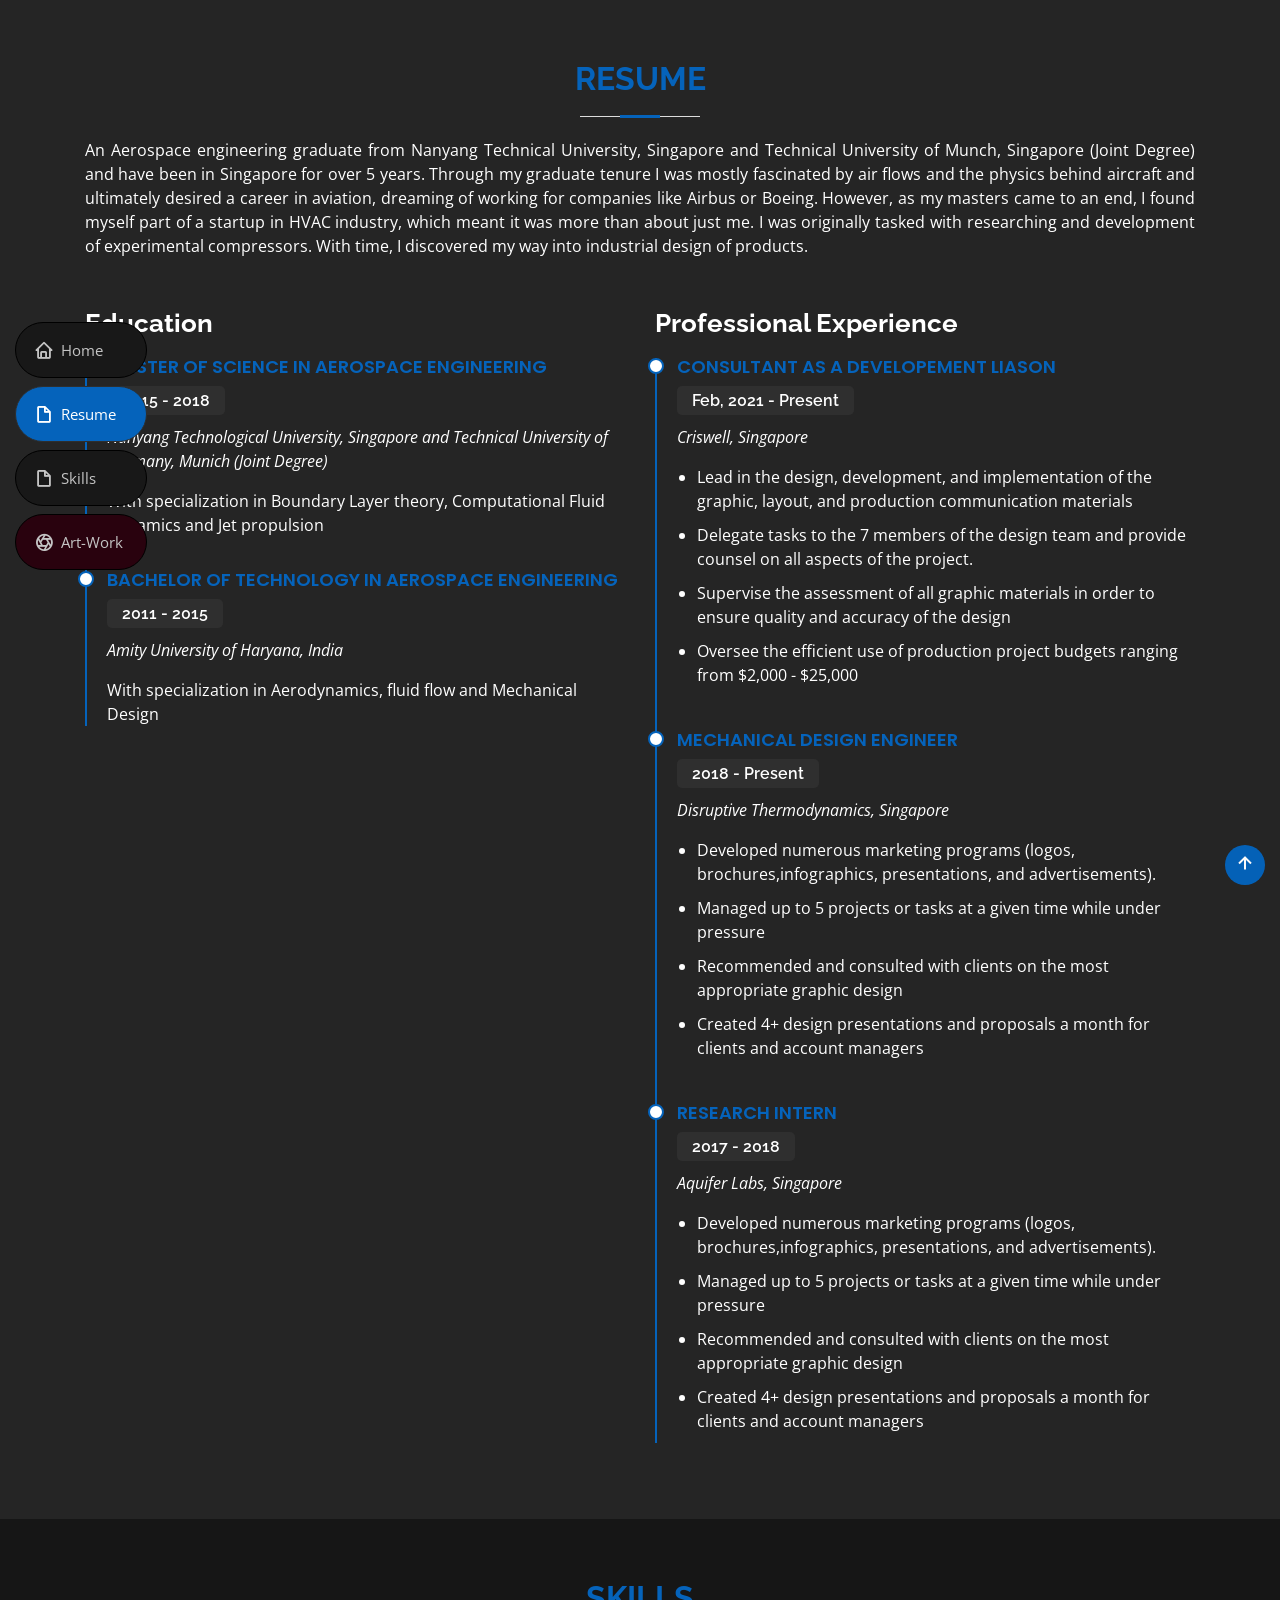
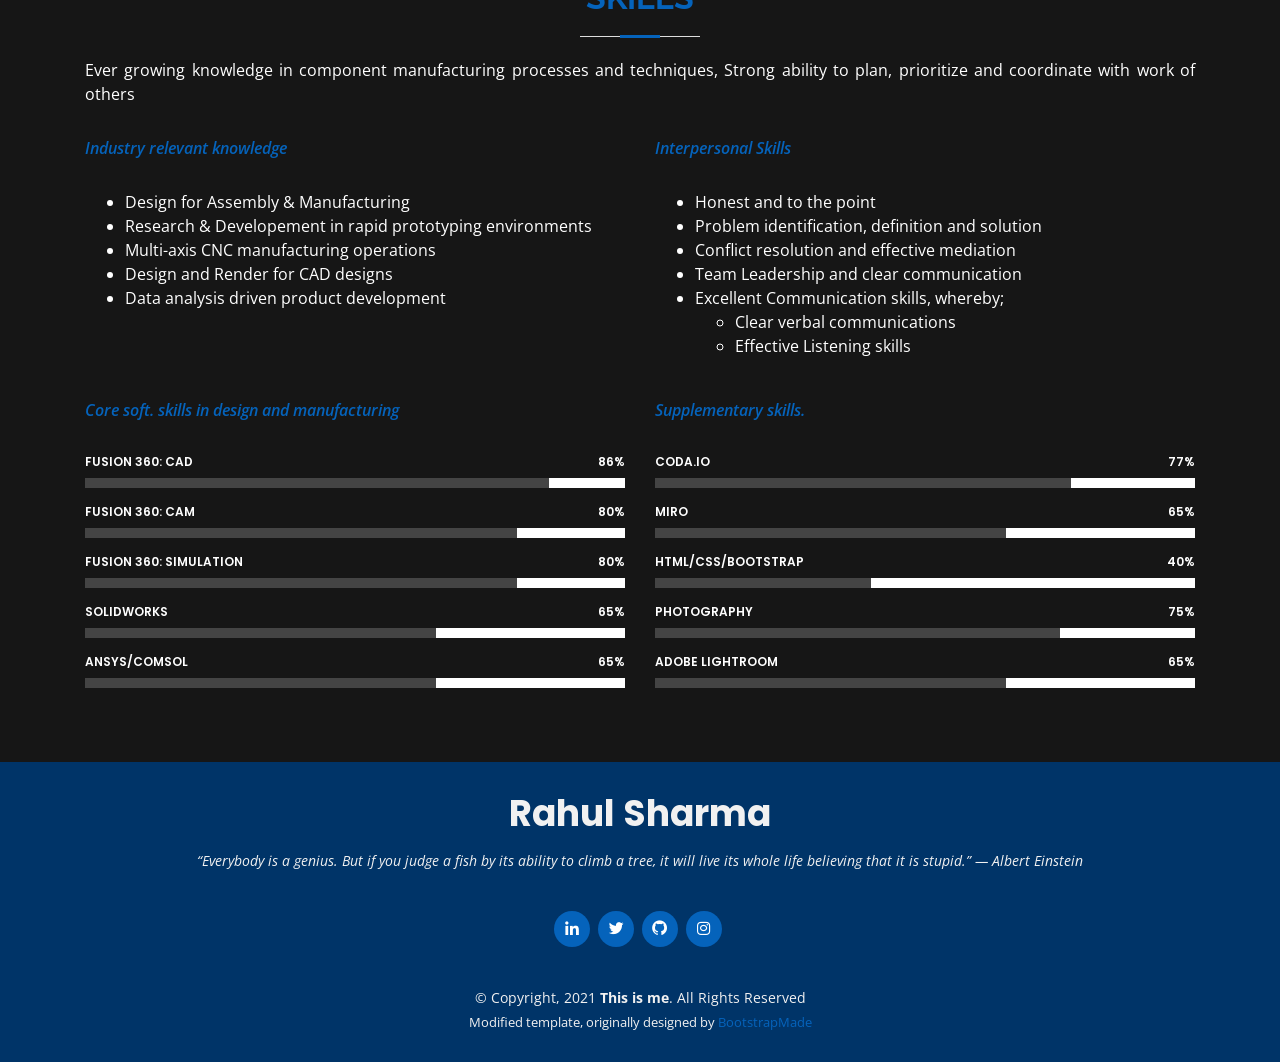
==== resume.html @ e5902c74 "addition of cloudflare analytics" ====
<!DOCTYPE html>
<html lang="en">

<head>
  <meta charset="utf-8">
  <meta content="width=device-width, initial-scale=1.0" name="viewport">

  <title>This is me | Resume</title>
  <meta content="Personal Website" name="description">
  <meta content="HTML, CSS, JavaScript, Portfolio, Work, Photography, My work, Learning" name="keywords">
  <meta content="Rahul Sharma" name="author">

  <!-- Cloudflare Web Analytics -->
  <script defer src='https://static.cloudflareinsights.com/beacon.min.js'
    data-cf-beacon='{"token": "698974c22c894425bd2ba58de06ae4e2"}'></script>
  <!-- End Cloudflare Web Analytics -->


  <!-- Global site tag (gtag.js) - Google Analytics -->
  <script async src="https://www.googletagmanager.com/gtag/js?id=G-GDB1FDJ98K"></script>
  <script>
    window.dataLayer = window.dataLayer || [];

    function gtag() {
      dataLayer.push(arguments);
    }
    gtag('js', new Date());

    gtag('config', 'G-GDB1FDJ98K');
  </script>

  <!-- Favicons -->
  <link href="assets/img/favicon.jpg" rel="icon">
  <link href="assets/img/apple-touch-icon.jpg" rel="apple-touch-icon">

  <!-- Google Fonts -->
  <link
    href="https://fonts.googleapis.com/css?family=Open+Sans:300,300i,400,400i,600,600i,700,700i|Raleway:300,300i,400,400i,500,500i,600,600i,700,700i|Poppins:300,300i,400,400i,500,500i,600,600i,700,700i"
    rel="stylesheet">

  <!-- Vendor CSS Files -->
  <link href="assets/vendor/bootstrap/css/bootstrap.min.css" rel="stylesheet">
  <link href="assets/vendor/icofont/icofont.min.css" rel="stylesheet">
  <link href="assets/vendor/boxicons/css/boxicons.min.css" rel="stylesheet">
  <link href="assets/vendor/venobox/venobox.css" rel="stylesheet">
  <link href="assets/vendor/owl.carousel/assets/owl.carousel.min.css" rel="stylesheet">
  <link href="assets/vendor/aos/aos.css" rel="stylesheet">

  <!-- Template Main CSS File -->
  <link href="assets/css/style.css" rel="stylesheet">

  <!-- =======================================================
  * Template Name: MyResume - v2.2.1
  * Template URL: https://bootstrapmade.com/free-html-bootstrap-template-my-resume/
  * Author: BootstrapMade.com
  * License: https://bootstrapmade.com/license/
  ======================================================== -->
</head>

<body>

  <!-- ======= Mobile nav toggle button ======= -->
  <button type="button" class="mobile-nav-toggle d-xl-none"><i class="icofont-navigation-menu"></i></button>

  <!-- ======= Header ======= -->
  <header id="header" class="d-flex flex-column justify-content-center">

    <nav class="nav-menu">
      <ul>
        <li><a href="https://rahulll.com"><i class="bx bx-home"></i> <span>Home</span></a></li>
        <li class="active"><a href="#resume"><i class="bx bx-file-blank"></i> <span>Resume</span></a></li>
        <li><a href="#skills"><i class="bx bx-file-blank"></i> <span>Skills</span></a></li>
        <li><a href="https://www.rahulsharma.xyz" target="_blank" class="photos"><i class="bx bx-aperture"></i>
            <span>Art-Work</span></a></li>
        <!--<li><a href="#services"><i class="bx bx-server"></i> <span>My Blog!</span></a></li>-->

      </ul>

    </nav><!-- .nav-menu -->

  </header><!-- End Header -->

  <main id="main">




    <!-- ======= Resume Section ======= -->
    <section id="resume" class="resume">
      <div class="container" data-aos="fade-up">

        <div class="section-title">
          <h2>Resume</h2>
          <p>An Aerospace engineering graduate from Nanyang Technical University, Singapore and Technical University of
            Munch, Singapore (Joint Degree) and have been in Singapore for over 5 years. Through my graduate tenure I
            was mostly fascinated by air flows and the physics behind aircraft and ultimately desired a career in
            aviation, dreaming of working for companies like Airbus or Boeing. However, as my masters came to an end, I
            found myself part of a startup in HVAC industry, which meant it was more than about just me. I was
            originally tasked with researching and development of experimental compressors. With time, I discovered my
            way into industrial design of products.</p>
        </div>

        <div class="row">
          <div class="col-lg-6">

            <h3 class="resume-title">Education</h3>
            <div class="resume-item">
              <h4>Master of Science in Aerospace Engineering</h4>
              <h5>2015 - 2018</h5>
              <p><em>Nanyang Technological University, Singapore and Technical University of Germany, Munich (Joint
                  Degree)</em></p>
              <p>With specialization in Boundary Layer theory, Computational Fluid Dynamics and Jet propulsion</p>
            </div>
            <div class="resume-item">
              <h4>Bachelor of Technology in Aerospace Engineering</h4>
              <h5>2011 - 2015</h5>
              <p><em>Amity University of Haryana, India</em></p>
              <p>With specialization in Aerodynamics, fluid flow and Mechanical Design</p>
            </div>
          </div>
          <div class="col-lg-6">
            <h3 class="resume-title">Professional Experience</h3>
            <div class="resume-item">
              <h4>Consultant as a Developement liason</h4>
              <h5>Feb, 2021 - Present</h5>
              <p><em>Criswell, Singapore</em></p>
              <ul>
                <li>Lead in the design, development, and implementation of the graphic, layout, and production
                  communication materials</li>
                <li>Delegate tasks to the 7 members of the design team and provide counsel on all aspects of the
                  project. </li>
                <li>Supervise the assessment of all graphic materials in order to ensure quality and accuracy of the
                  design</li>
                <li>Oversee the efficient use of production project budgets ranging from $2,000 - $25,000</li>
              </ul>
            </div>

            <div class="resume-item">
              <h4>Mechanical Design engineer</h4>
              <h5>2018 - Present</h5>
              <p><em>Disruptive Thermodynamics, Singapore</em></p>
              <ul>
                <li>Developed numerous marketing programs (logos, brochures,infographics, presentations, and
                  advertisements).</li>
                <li>Managed up to 5 projects or tasks at a given time while under pressure</li>
                <li>Recommended and consulted with clients on the most appropriate graphic design</li>
                <li>Created 4+ design presentations and proposals a month for clients and account managers</li>
              </ul>
            </div>

            <div class="resume-item">
              <h4>Research Intern</h4>
              <h5>2017 - 2018</h5>
              <p><em>Aquifer Labs, Singapore</em></p>
              <ul>
                <li>Developed numerous marketing programs (logos, brochures,infographics, presentations, and
                  advertisements).</li>
                <li>Managed up to 5 projects or tasks at a given time while under pressure</li>
                <li>Recommended and consulted with clients on the most appropriate graphic design</li>
                <li>Created 4+ design presentations and proposals a month for clients and account managers</li>
              </ul>
            </div>
          </div>
        </div>

      </div>
    </section><!-- End Resume Section -->

    <!-- ======= Skills Section ======= -->
    <section id="skills" class="skills section-bg">
      <div class="container" data-aos="fade-up">

        <div class="section-title">
          <h2>Skills</h2>
          <p>Ever growing knowledge in component manufacturing processes and techniques, Strong ability to plan,
            prioritize and coordinate with work of others</p>
        </div>

        <div class="row skills-content">

          <div class="col-lg-6">

            <div class="section-title">
              <p style="color: #0563bb; font-weight: 600; font-style: italic;">Industry relevant knowledge</p>
            </div>

            <div class="resume-item pb-0">
              <ul>
                <li>Design for Assembly & Manufacturing</li>
                <li>Research & Developement in rapid prototyping environments</li>
                <li>Multi-axis CNC manufacturing operations</li>
                <li>Design and Render for CAD designs</li>
                <li>Data analysis driven product development</li>
              </ul>
            </div>
          </div>

          <div class="col-lg-6">

            <div class="section-title">
              <p style="color: #0563bb; font-weight: 600; font-style: italic;">Interpersonal Skills</p>
            </div>

            <div class="resume-item pb-0">
              <ul>
                <li>Honest and to the point</li>
                <li>Problem identification, definition and solution</li>
                <li>Conflict resolution and effective mediation</li>
                <li>Team Leadership and clear communication</li>
                <li>Excellent Communication skills, whereby;
                  <ul>
                    <li>Clear verbal communications</li>
                    <li>Effective Listening skills</li>
                  </ul>
              </ul>
            </div>
          </div>
          <div class="col-lg-6">

            <div class="section-title">
              <br>
              <p style="color: #0563bb; font-weight: 600; font-style: italic;">Core soft. skills in design and
                manufacturing</p>
            </div>

            <div class="progress">
              <span class="skill">Fusion 360: CAD <i class="val">86%</i></span>
              <div class="progress-bar-wrap">
                <div class="progress-bar" role="progressbar" aria-valuenow="86" aria-valuemin="0" aria-valuemax="100">
                </div>
              </div>
            </div>

            <div class="progress">
              <span class="skill">Fusion 360: CAM <i class="val">80%</i></span>
              <div class="progress-bar-wrap">
                <div class="progress-bar" role="progressbar" aria-valuenow="80" aria-valuemin="0" aria-valuemax="100">
                </div>
              </div>
            </div>

            <div class="progress">
              <span class="skill">Fusion 360: Simulation <i class="val">80%</i></span>
              <div class="progress-bar-wrap">
                <div class="progress-bar" role="progressbar" aria-valuenow="80" aria-valuemin="0" aria-valuemax="100">
                </div>
              </div>
            </div>

            <div class="progress">
              <span class="skill">Solidworks <i class="val">65%</i></span>
              <div class="progress-bar-wrap">
                <div class="progress-bar" role="progressbar" aria-valuenow="65" aria-valuemin="0" aria-valuemax="100">
                </div>
              </div>
            </div>

            <div class="progress">
              <span class="skill">Ansys/Comsol <i class="val">65%</i></span>
              <div class="progress-bar-wrap">
                <div class="progress-bar" role="progressbar" aria-valuenow="65" aria-valuemin="0" aria-valuemax="100">
                </div>
              </div>
            </div>

          </div>

          <div class="col-lg-6">

            <div class="section-title">
              <br>
              <p style="color: #0563bb; font-weight: 600; font-style: italic;">Supplementary skills.</p>
            </div>

            <div class="progress">
              <span class="skill">Coda.io <i class="val">77%</i></span>
              <div class="progress-bar-wrap">
                <div class="progress-bar" role="progressbar" aria-valuenow="77" aria-valuemin="0" aria-valuemax="100">
                </div>
              </div>
            </div>

            <div class="progress">
              <span class="skill">Miro<i class="val">65%</i></span>
              <div class="progress-bar-wrap">
                <div class="progress-bar" role="progressbar" aria-valuenow="65" aria-valuemin="0" aria-valuemax="100">
                </div>
              </div>
            </div>

            <div class="progress">
              <span class="skill">HTML/CSS/Bootstrap <i class="val">40%</i></span>
              <div class="progress-bar-wrap">
                <div class="progress-bar" role="progressbar" aria-valuenow="40" aria-valuemin="0" aria-valuemax="100">
                </div>
              </div>
            </div>

            <div class="progress">
              <span class="skill">Photography <i class="val">75%</i></span>
              <div class="progress-bar-wrap">
                <div class="progress-bar" role="progressbar" aria-valuenow="75" aria-valuemin="0" aria-valuemax="100">
                </div>
              </div>
            </div>

            <div class="progress">
              <span class="skill">Adobe Lightroom <i class="val">65%</i></span>
              <div class="progress-bar-wrap">
                <div class="progress-bar" role="progressbar" aria-valuenow="65" aria-valuemin="0" aria-valuemax="100">
                </div>
              </div>
            </div>


          </div>

        </div>

      </div>
    </section><!-- End Skills Section -->
  </main><!-- End #main -->

  <!-- ======= Footer ======= -->
  <footer id="footer">
    <div class="container">
      <h3>Rahul Sharma</h3>
      <p>“Everybody is a genius. But if you judge a fish by its ability to climb a tree, it will live its whole life
        believing that it is stupid.” — Albert Einstein</p>
      <div class="social-links">
        <a href="https://www.linkedin.com/in/rahul-sha/" class="linkedin"><i class="bx bxl-linkedin"></i></a>
        <a href="https://twitter.com/xo_rahul" class="twitter"><i class="bx bxl-twitter"></i></a>
        <a href="https://github.com/rahul-sha" class="github" target="_blank"><i class="bx bxl-github"></i></a>
        <a href="https://www.instagram.com/ray_shiene/" class="instagram"><i class="bx bxl-instagram"></i></a>

        <!--<a href="#" class="facebook"><i class="bx bxl-facebook"></i></a>
        <a href="#" class="google-plus"><i class="bx bxl-skype"></i></a>
        -->
      </div>
      <div class="copyright">
        &copy; Copyright, 2021 <strong><span>This is me</span></strong>. All Rights Reserved
      </div>

      <div class="credits">
        <!-- All the links in the footer should remain intact. -->
        <!-- You can delete the links only if you purchased the pro version. -->
        <!-- Licensing information: [license-url] -->
        <!-- Purchase the pro version with working PHP/AJAX contact form: https://bootstrapmade.com/free-html-bootstrap-template-my-resume/ -->
        Modified template, originally designed by <a href="https://bootstrapmade.com/">BootstrapMade</a>
      </div>
    </div>
  </footer><!-- End Footer -->

  <a href="#" class="back-to-top"><i class="bx bx-up-arrow-alt"></i></a>
  <div id="preloader"></div>

  <!-- Vendor JS Files -->
  <script src="assets/vendor/jquery/jquery.min.js"></script>
  <script src="assets/vendor/bootstrap/js/bootstrap.bundle.min.js"></script>
  <script src="assets/vendor/jquery.easing/jquery.easing.min.js"></script>
  <script src="assets/vendor/php-email-form/validate.js"></script>
  <script src="assets/vendor/waypoints/jquery.waypoints.min.js"></script>
  <script src="assets/vendor/counterup/counterup.min.js"></script>
  <script src="assets/vendor/isotope-layout/isotope.pkgd.min.js"></script>
  <script src="assets/vendor/venobox/venobox.min.js"></script>
  <script src="assets/vendor/owl.carousel/owl.carousel.min.js"></script>
  <script src="assets/vendor/typed.js/typed.min.js"></script>
  <script src="assets/vendor/aos/aos.js"></script>

  <!-- Template Main JS File -->
  <script src="assets/js/main.js"></script>

</body>

</html>
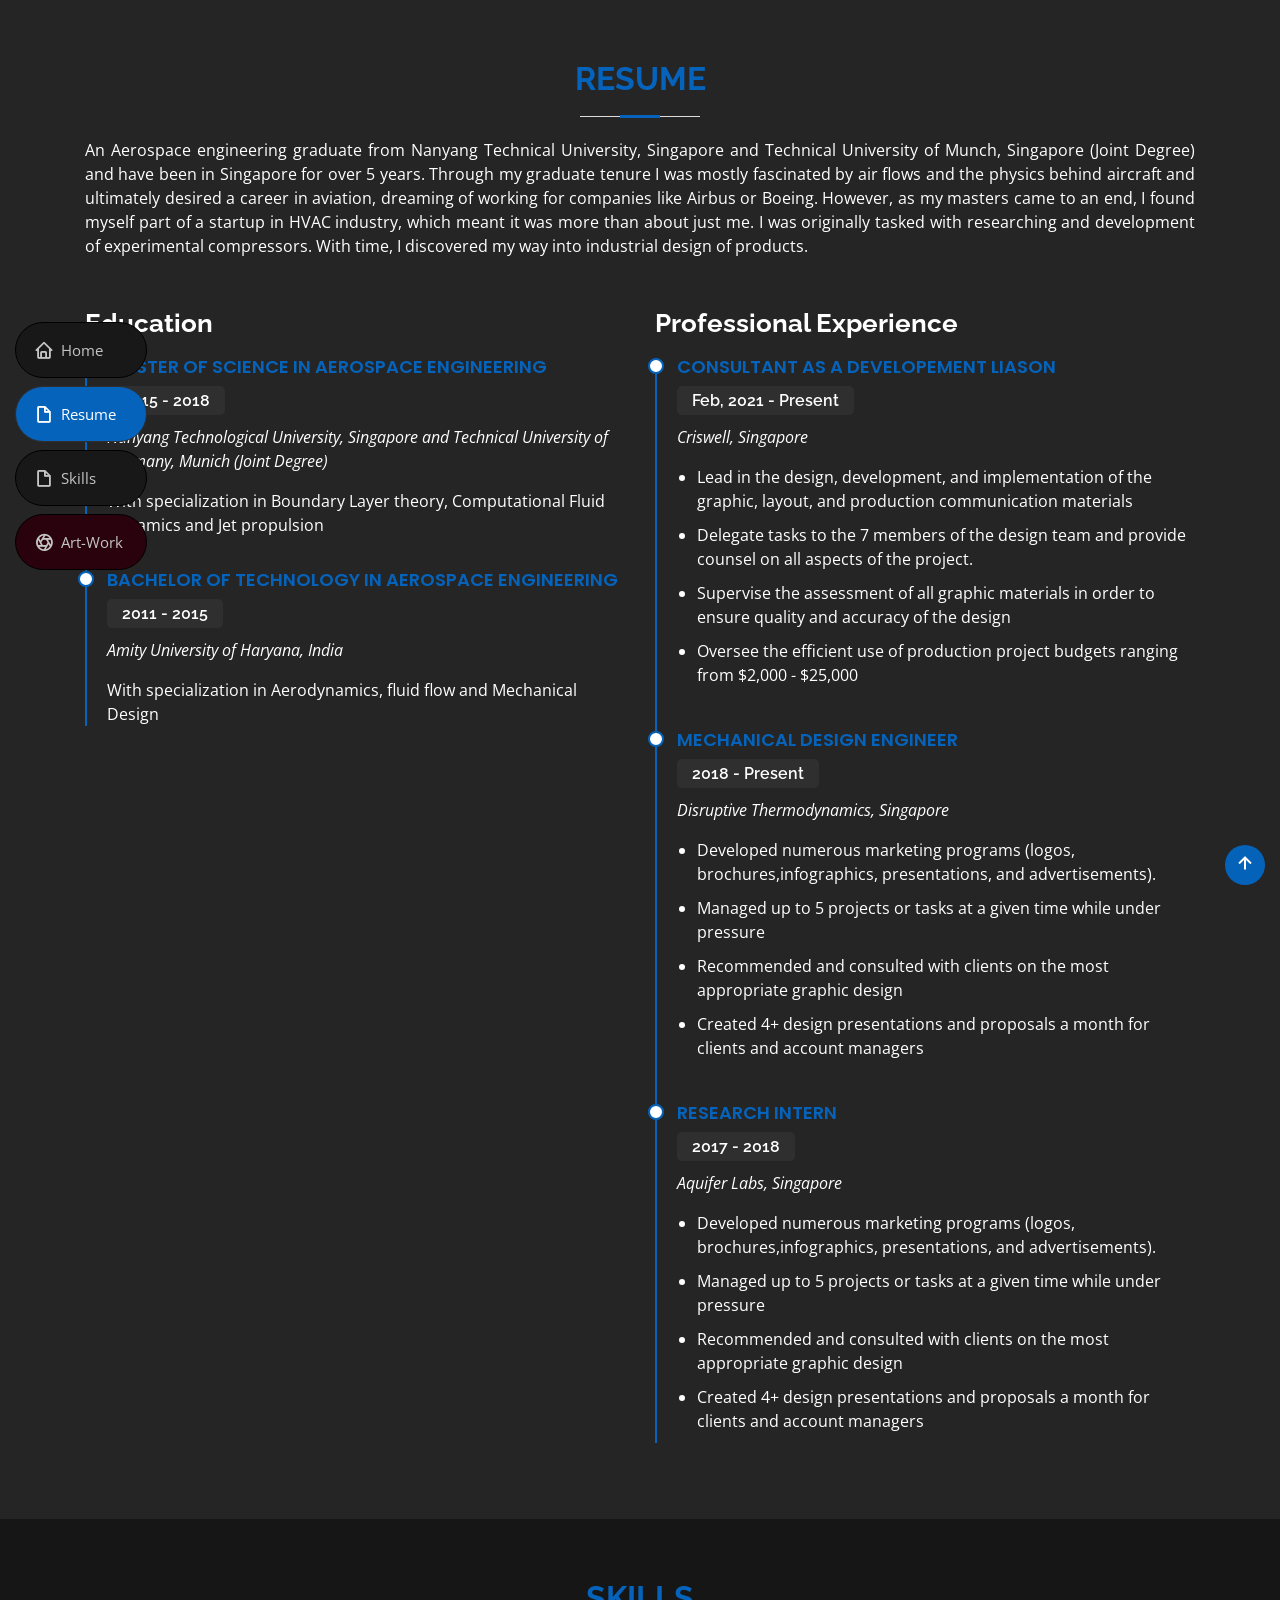
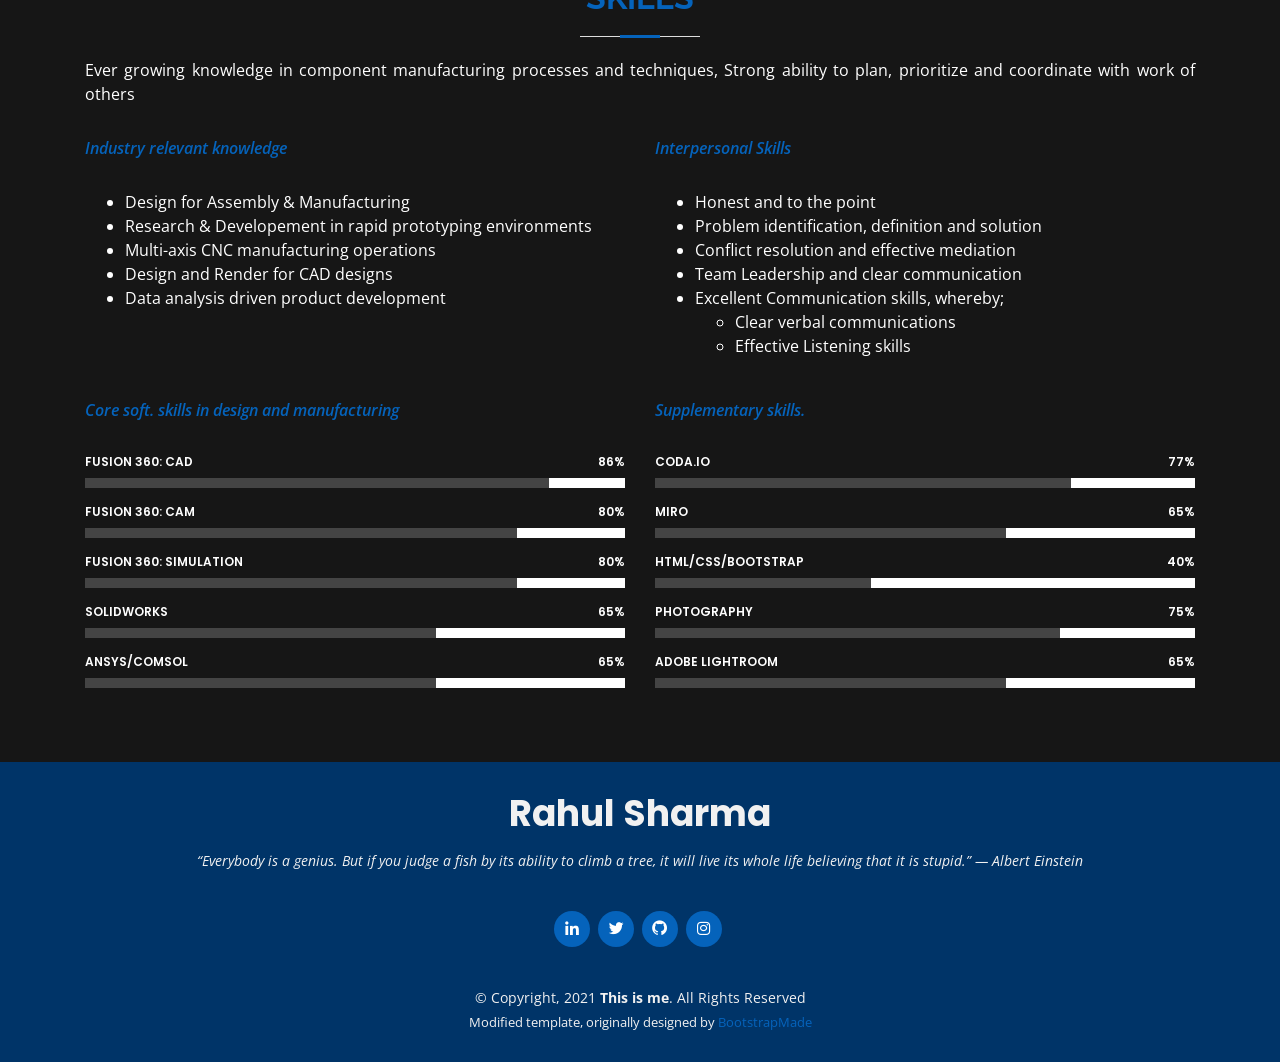
==== commit 13e43897: "adjusting cloudflare tag" ====
--- a/resume.html
+++ b/resume.html
@@ -9,12 +9,6 @@
   <meta content="Personal Website" name="description">
   <meta content="HTML, CSS, JavaScript, Portfolio, Work, Photography, My work, Learning" name="keywords">
   <meta content="Rahul Sharma" name="author">
-
-  <!-- Cloudflare Web Analytics -->
-  <script defer src='https://static.cloudflareinsights.com/beacon.min.js'
-    data-cf-beacon='{"token": "698974c22c894425bd2ba58de06ae4e2"}'></script>
-  <!-- End Cloudflare Web Analytics -->
-
 
   <!-- Global site tag (gtag.js) - Google Analytics -->
   <script async src="https://www.googletagmanager.com/gtag/js?id=G-GDB1FDJ98K"></script>
@@ -369,6 +363,11 @@
 
   <!-- Template Main JS File -->
   <script src="assets/js/main.js"></script>
+  
+  <!-- Cloudflare Web Analytics -->
+  <script defer src='https://static.cloudflareinsights.com/beacon.min.js'
+    data-cf-beacon='{"token": "698974c22c894425bd2ba58de06ae4e2"}'></script>
+  <!-- End Cloudflare Web Analytics -->
 
 </body>
 
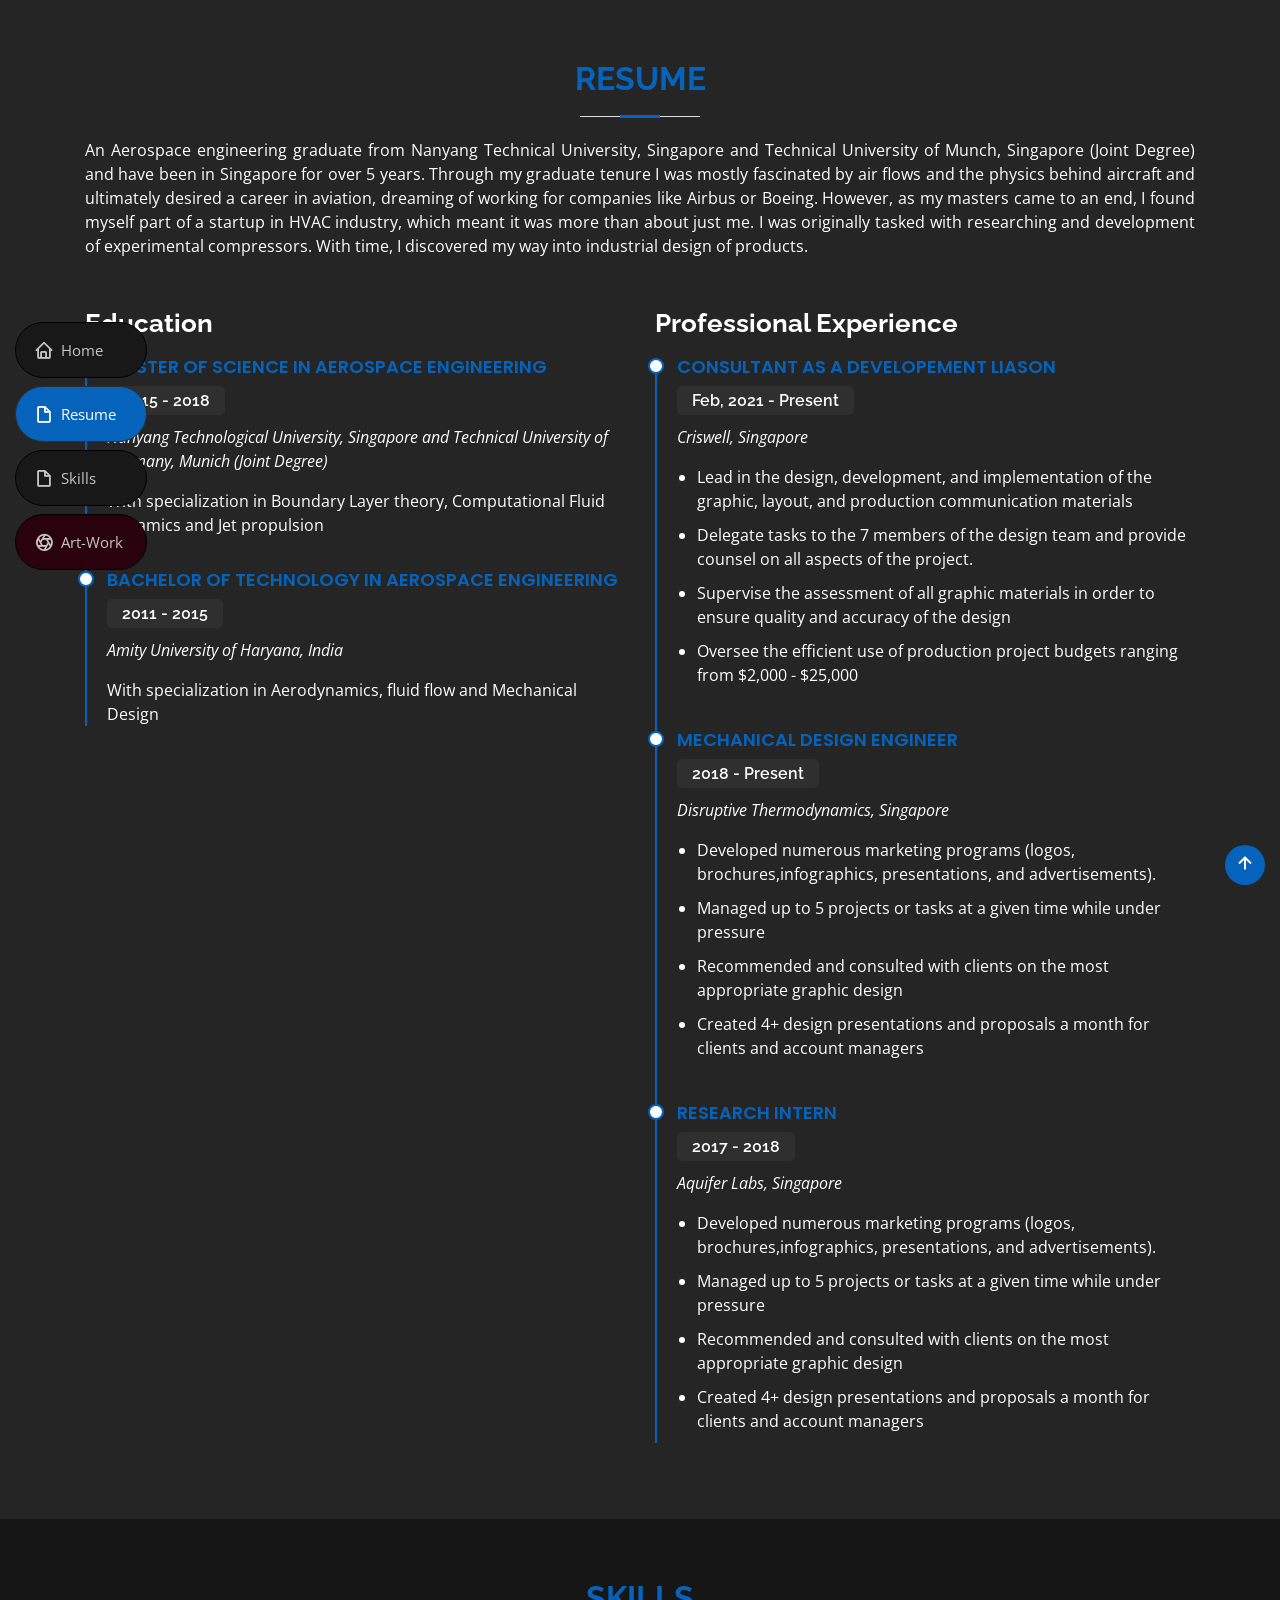
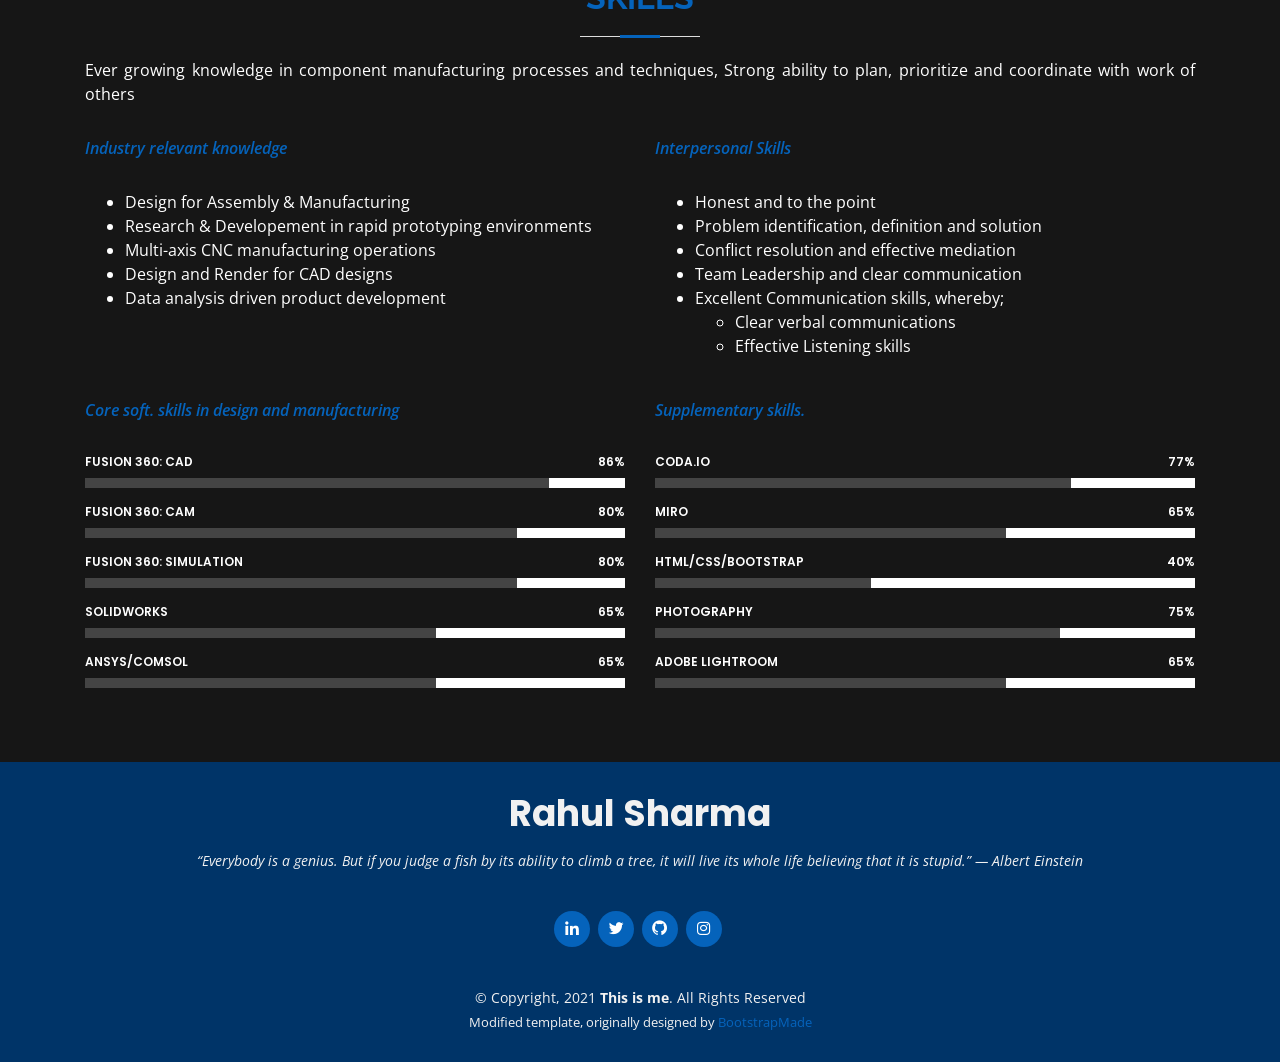
==== commit b718eecb: "removing cloudflare" ====
--- a/resume.html
+++ b/resume.html
@@ -364,11 +364,6 @@
   <!-- Template Main JS File -->
   <script src="assets/js/main.js"></script>
   
-  <!-- Cloudflare Web Analytics -->
-  <script defer src='https://static.cloudflareinsights.com/beacon.min.js'
-    data-cf-beacon='{"token": "698974c22c894425bd2ba58de06ae4e2"}'></script>
-  <!-- End Cloudflare Web Analytics -->
-
 </body>
 
 </html>
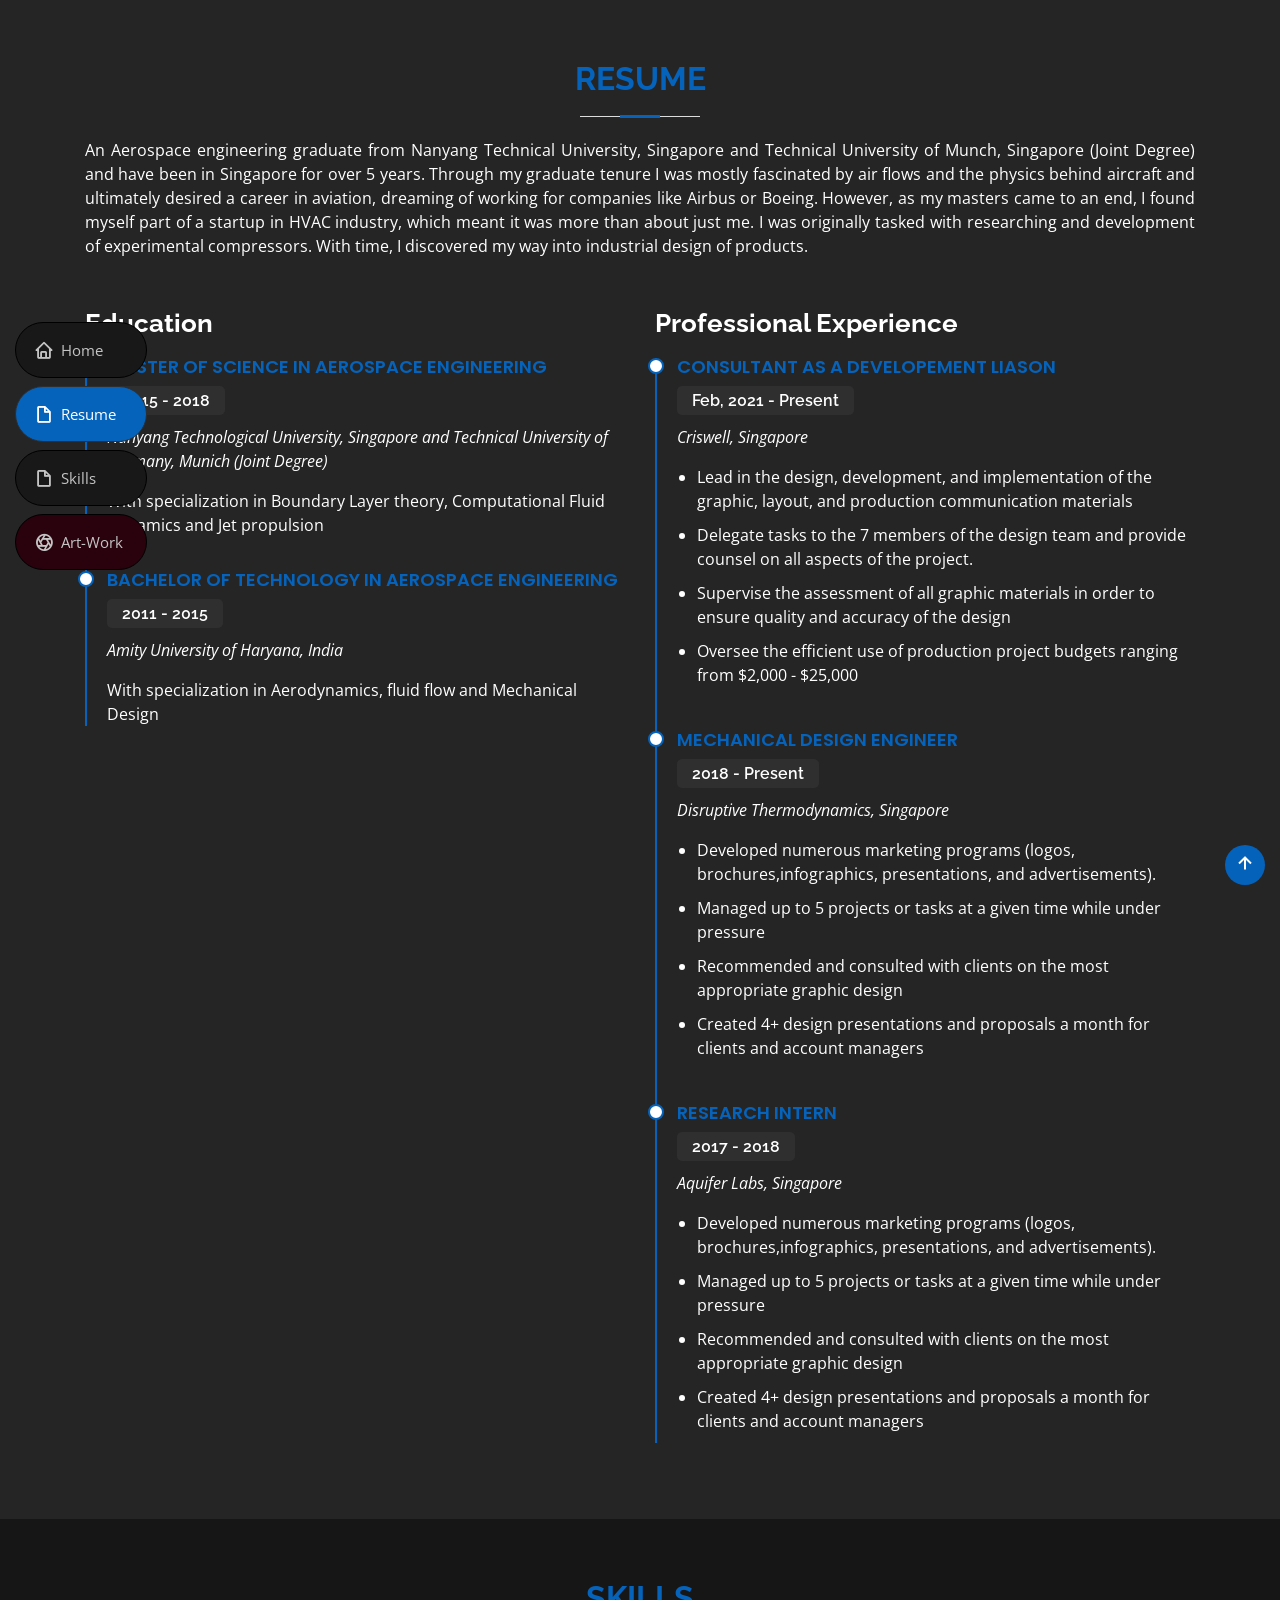
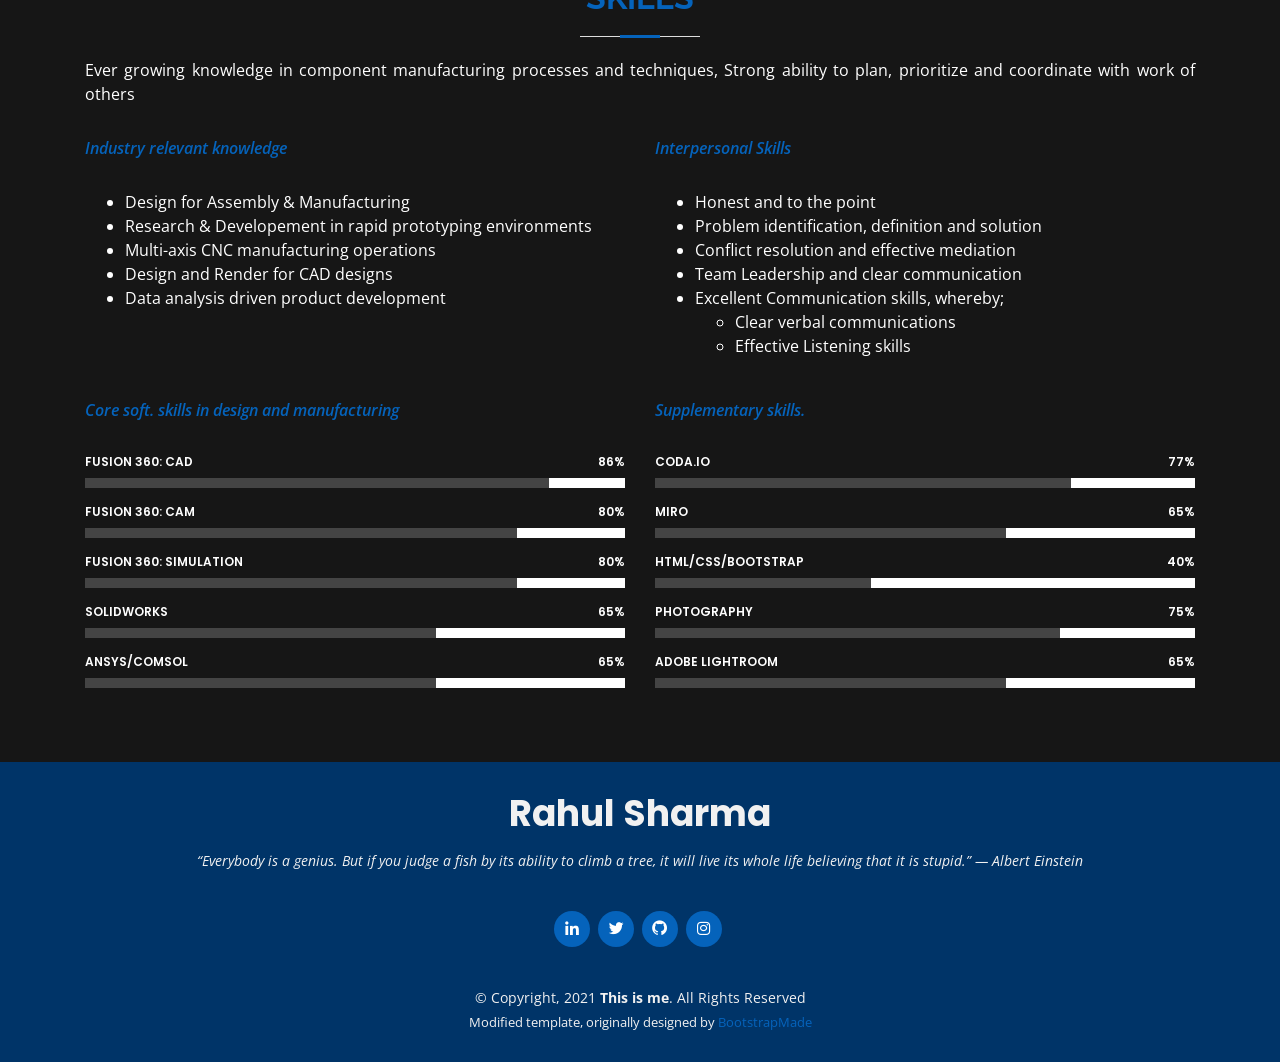
==== commit 42ec7d85: "title update" ====
--- a/resume.html
+++ b/resume.html
@@ -5,7 +5,7 @@
   <meta charset="utf-8">
   <meta content="width=device-width, initial-scale=1.0" name="viewport">
 
-  <title>This is me | Resume</title>
+  <title>This is me - Resume</title>
   <meta content="Personal Website" name="description">
   <meta content="HTML, CSS, JavaScript, Portfolio, Work, Photography, My work, Learning" name="keywords">
   <meta content="Rahul Sharma" name="author">
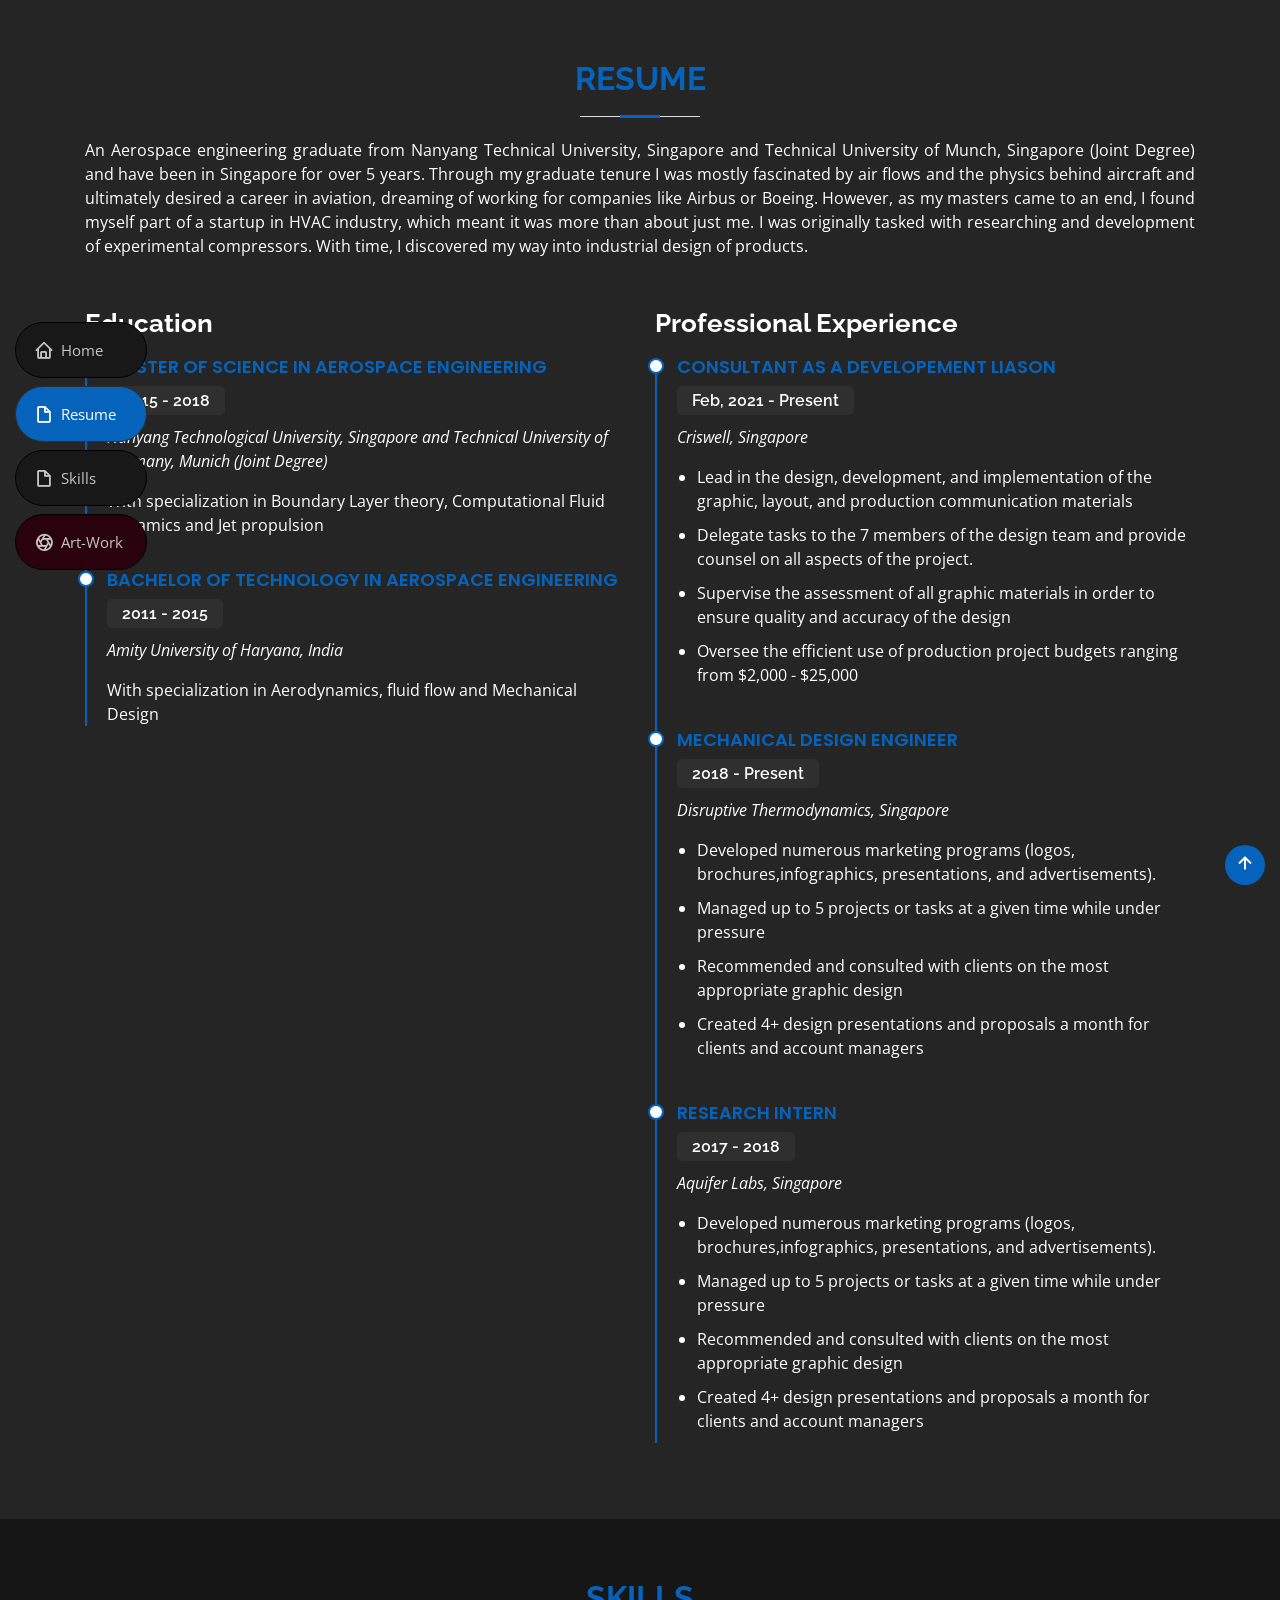
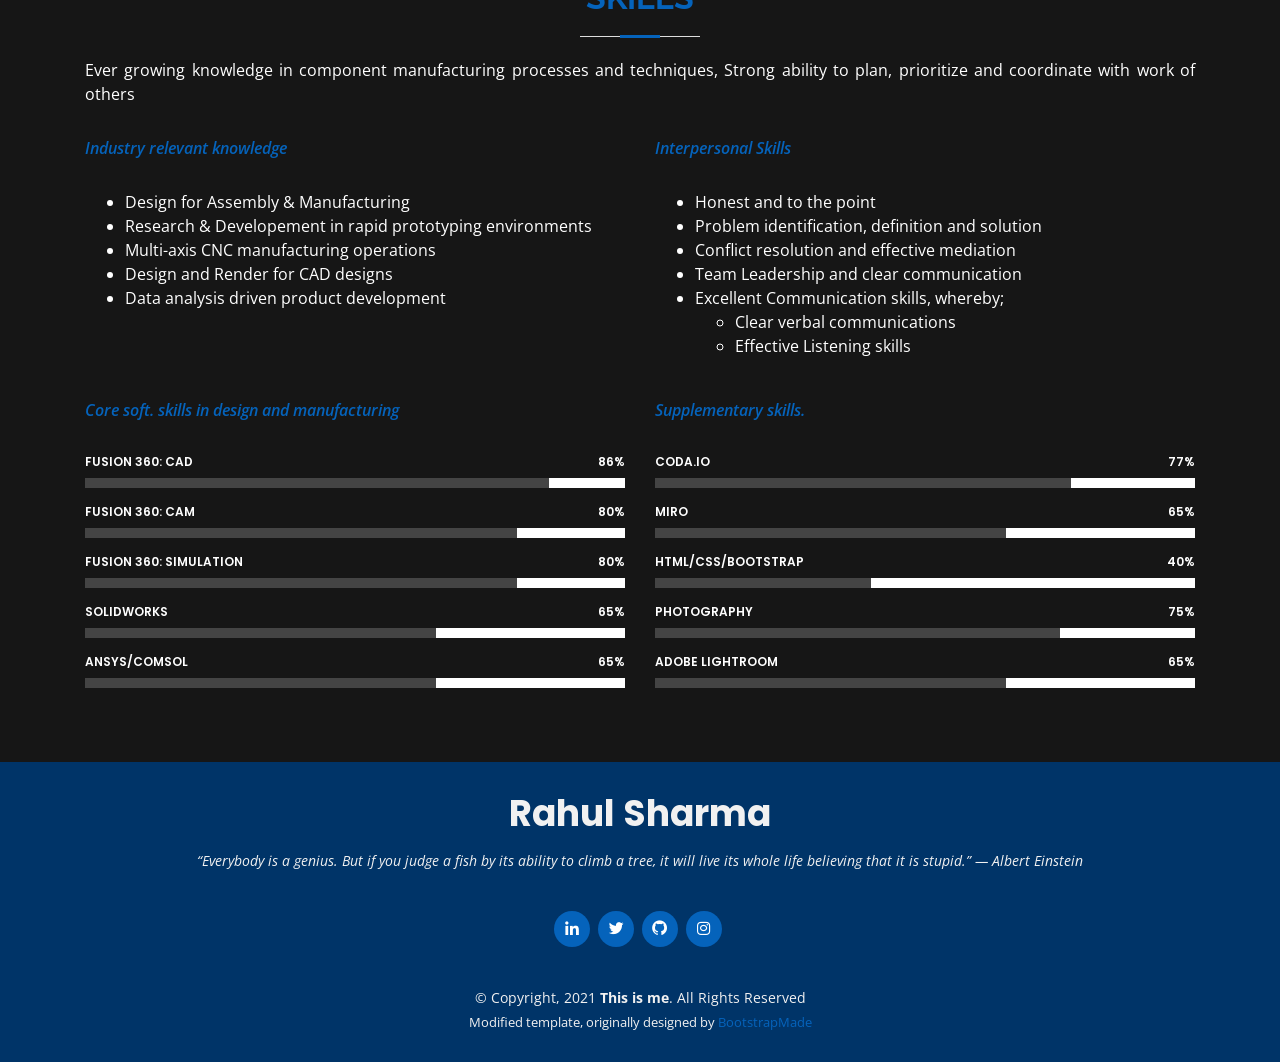
==== commit 92aa8ac7: "Reintroduction of Cloudflare" ====
--- a/resume.html
+++ b/resume.html
@@ -5,10 +5,15 @@
   <meta charset="utf-8">
   <meta content="width=device-width, initial-scale=1.0" name="viewport">
 
-  <title>This is me - Resume</title>
+  <title>This is me | Resume</title>
   <meta content="Personal Website" name="description">
-  <meta content="HTML, CSS, JavaScript, Portfolio, Work, Photography, My work, Learning" name="keywords">
+  <meta content="HTML, CSS, JavaScript, Portfolio, Work, Photography, My work, Learning, Rahul" name="keywords">
   <meta content="Rahul Sharma" name="author">
+
+  <!-- Cloudflare Web Analytics -->
+  <script defer src='https://static.cloudflareinsights.com/beacon.min.js'
+    data-cf-beacon='{"token": "698974c22c894425bd2ba58de06ae4e2"}'></script>
+  <!-- End Cloudflare Web Analytics -->
 
   <!-- Global site tag (gtag.js) - Google Analytics -->
   <script async src="https://www.googletagmanager.com/gtag/js?id=G-GDB1FDJ98K"></script>
@@ -363,7 +368,7 @@
 
   <!-- Template Main JS File -->
   <script src="assets/js/main.js"></script>
-  
+
 </body>
 
 </html>
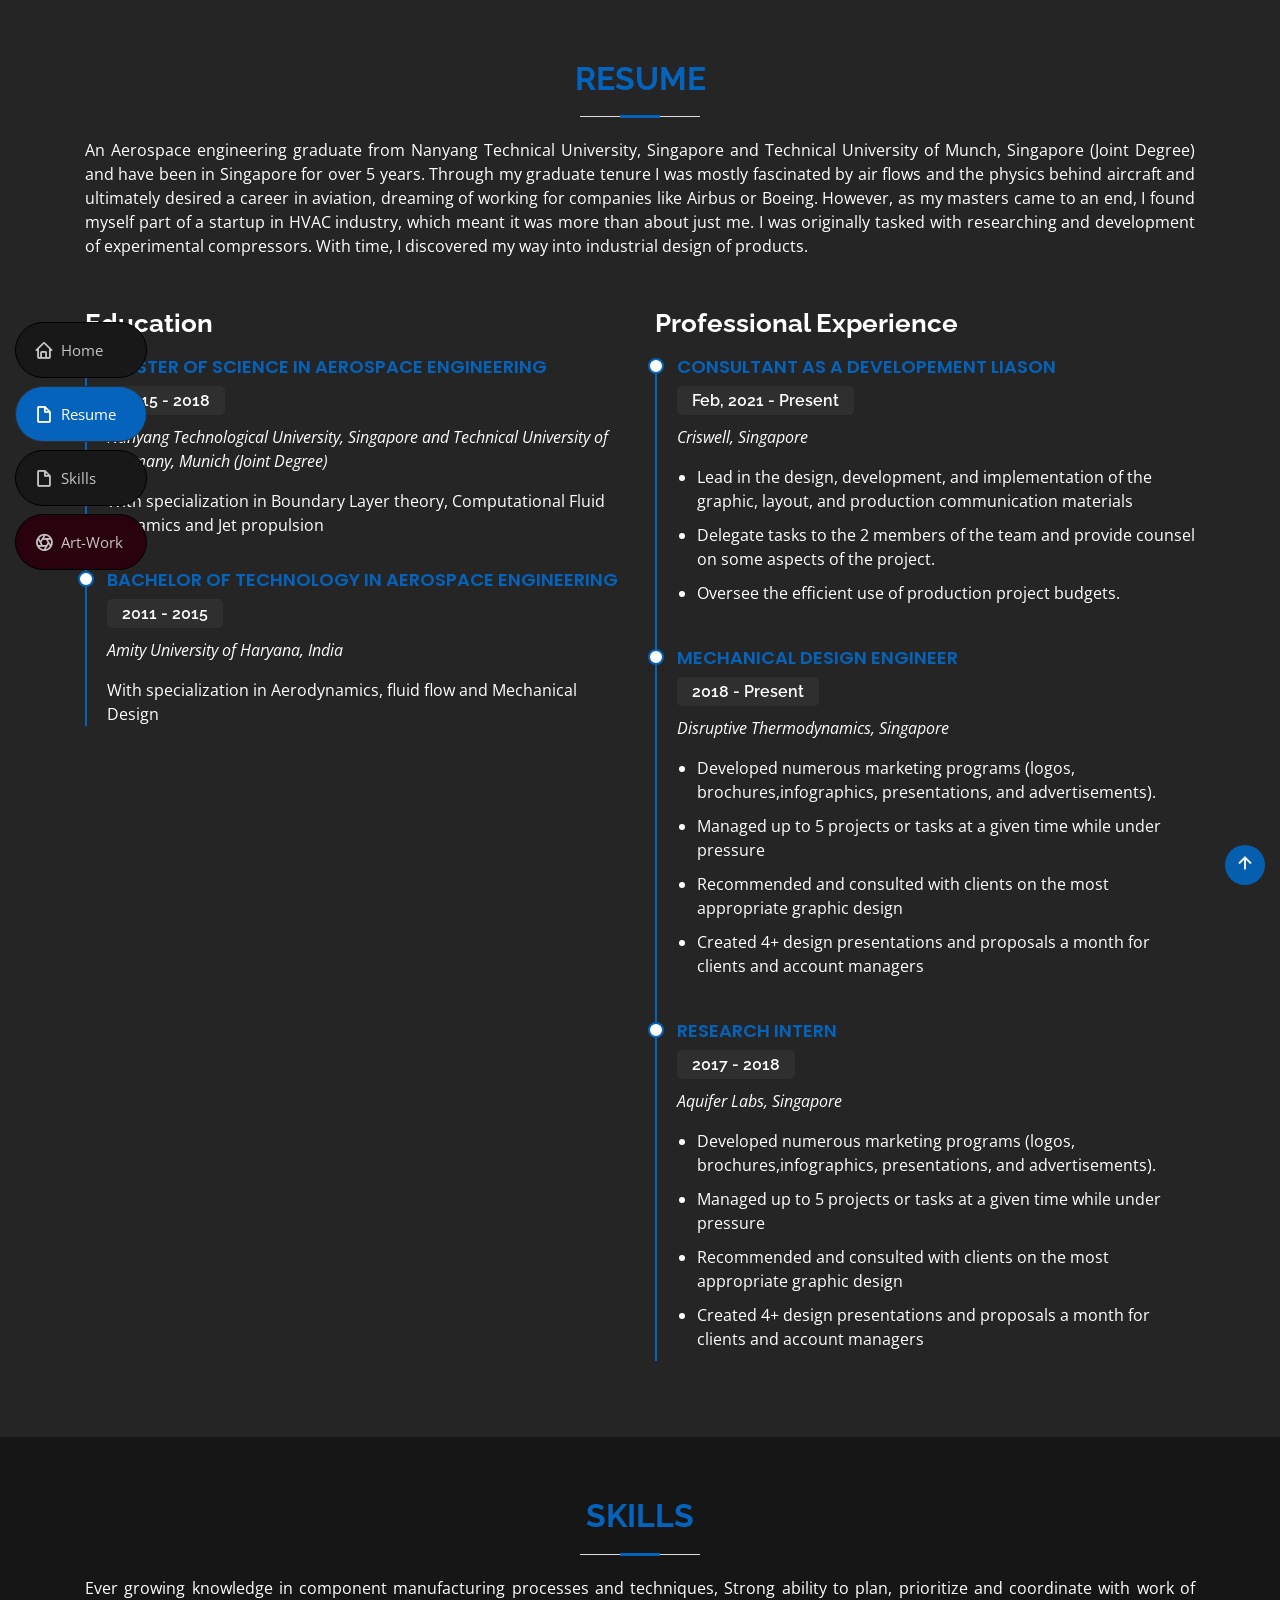
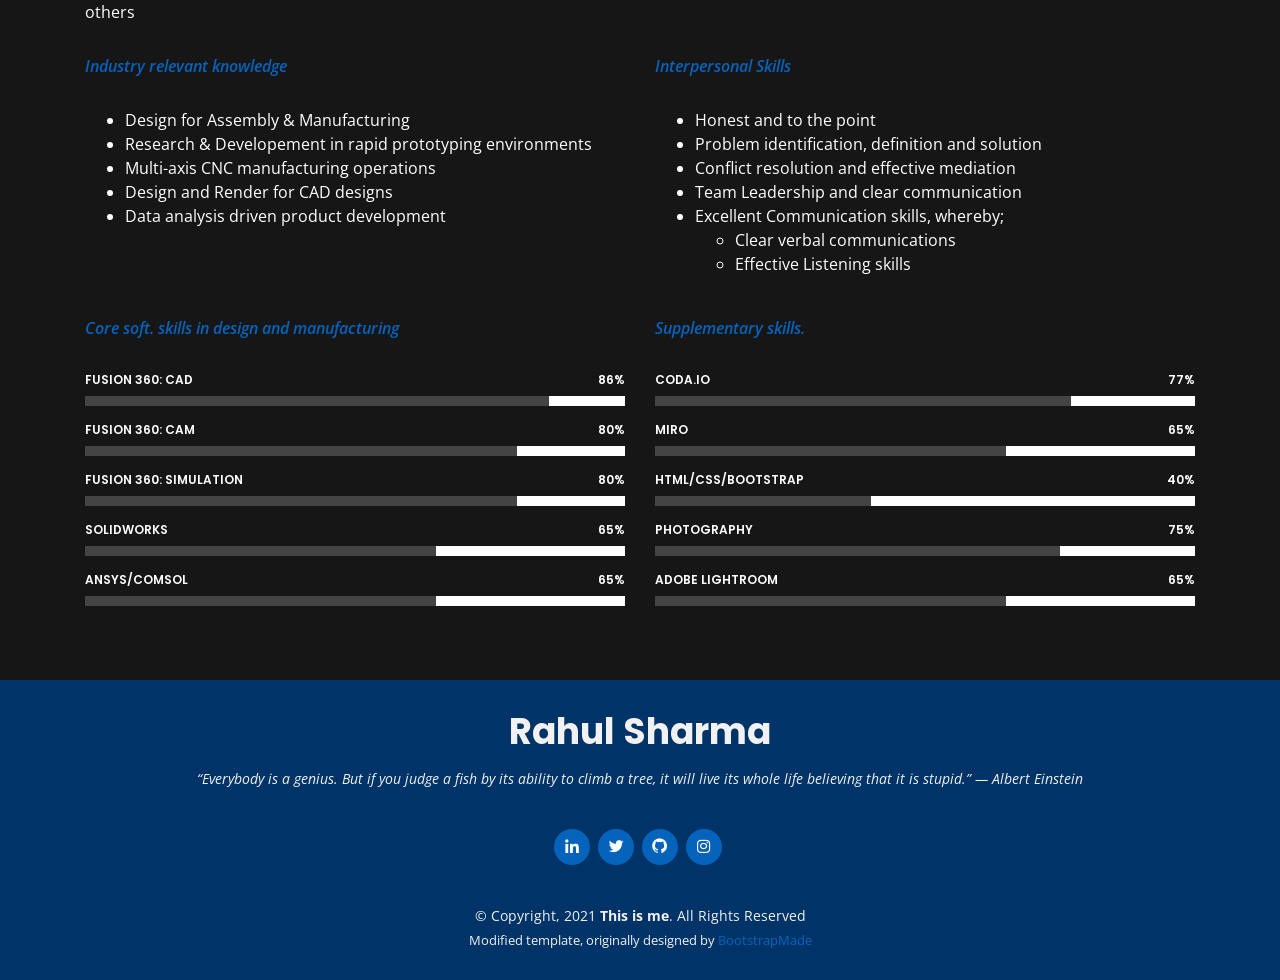
==== commit 67e710ac: "minify all" ====
--- a/resume.html
+++ b/resume.html
@@ -126,11 +126,9 @@
               <ul>
                 <li>Lead in the design, development, and implementation of the graphic, layout, and production
                   communication materials</li>
-                <li>Delegate tasks to the 7 members of the design team and provide counsel on all aspects of the
+                <li>Delegate tasks to the 2 members of the team and provide counsel on some aspects of the
                   project. </li>
-                <li>Supervise the assessment of all graphic materials in order to ensure quality and accuracy of the
-                  design</li>
-                <li>Oversee the efficient use of production project budgets ranging from $2,000 - $25,000</li>
+                <li>Oversee the efficient use of production project budgets.</li>
               </ul>
             </div>
 
--- a/assets/vendor/venobox/venobox.css
+++ b/assets/vendor/venobox/venobox.css
@@ -0,0 +1 @@
+ .vbox-overlay *,.vbox-overlay *:before,.vbox-overlay *:after{-webkit-backface-visibility:hidden;-webkit-box-sizing:border-box;-moz-box-sizing:border-box;box-sizing:border-box}.vbox-overlay *{-webkit-backface-visibility:visible;backface-visibility:visible}.vbox-overlay{display:-webkit-flex;display:flex;-webkit-flex-direction:column;flex-direction:column;-webkit-justify-content:center;justify-content:center;-webkit-align-items:center;align-items:center;position:fixed;left:0;top:0;bottom:0;right:0;z-index:999999}.vbox-title{width:100%;height:40px;float:left;text-align:center;line-height:28px;font-size:12px;padding:6px 50px;overflow:hidden;position:fixed;display:none;left:0;z-index:89}.vbox-close{cursor:pointer;position:fixed;top:-1px;right:0;width:50px;height:40px;padding:6px;display:block;background-position:10px center;overflow:hidden;font-size:24px;line-height:1;text-align:center;z-index:99}.vbox-left{cursor:pointer;position:fixed;left:0;height:40px;overflow:hidden;line-height:28px;font-size:12px;z-index:99;display:flex;align-items:center}.vbox-num{display:inline-block;margin:6px 0 6px 15px}.vbox-share{line-height:28px;font-size:12px;overflow:hidden;position:fixed;left:0;z-index:98;display:flex;align-items:center;justify-content:center;width:100%;text-align:center}.vbox-share svg{max-height:28px;width:28px;z-index:10;margin-left:12px;margin-top:6px;margin-bottom:6px;vertical-align:middle}.vbox-next,.vbox-prev{position:fixed;top:50%;margin-top:-15px;overflow:hidden;cursor:pointer;display:block;width:45px;height:45px;z-index:99}.vbox-next span,.vbox-prev span{position:relative;width:20px;height:20px;border:2px solid transparent;border-top-color:#B6B6B6;border-right-color:#B6B6B6;text-indent:-100px;position:absolute;top:8px;display:block}.vbox-prev{left:15px}.vbox-next{right:15px}.vbox-prev span{left:10px;-ms-transform:rotate(-135deg);-webkit-transform:rotate(-135deg);transform:rotate(-135deg)}.vbox-next span{-ms-transform:rotate(45deg);-webkit-transform:rotate(45deg);transform:rotate(45deg);right:10px}.vbox-inline{width:420px;height:315px;height:70vh;padding:10px;background:#fff;margin:0 auto;overflow:auto;text-align:left}.venoframe{max-width:100%;width:100%;border:none;width:100%;height:260px;height:70vh}.venoframe.vbvid{height:260px}@media (min-width:768px){.venoframe,.vbox-inline{width:90%;height:360px;height:70vh}.venoframe.vbvid{width:640px;height:360px}}@media (min-width:992px){.venoframe,.vbox-inline{max-width:1200px;width:80%;height:540px;height:70vh}.venoframe.vbvid{width:960px;height:540px}}.vbox-open{overflow:hidden}.vbox-container{position:absolute;left:0;right:0;top:0;bottom:0;overflow-x:hidden;overflow-y:scroll;overflow-scrolling:touch;-webkit-overflow-scrolling:touch;z-index:20;max-height:100%}.vbox-content{text-align:center;float:left;width:100%;position:relative;overflow:hidden;padding:20px 4%}.vbox-container img{max-width:100%;height:auto}.vbox-figlio{box-shadow:0 0 12px rgba(0,0,0,.19),0 6px 6px rgba(0,0,0,.23);max-width:100%;text-align:initial}img.vbox-figlio{-webkit-user-select:none;-khtml-user-select:none;-moz-user-select:none;-o-user-select:none;user-select:none}.vbox-content.swipe-left{margin-left:-200px!important}.vbox-content.swipe-right{margin-left:200px!important}.vbox-animated{webkit-transition:margin 300ms ease-out;transition:margin 300ms ease-out}.sk-double-bounce,.sk-rotating-plane{width:40px;height:40px;margin:40px auto}.sk-rotating-plane{background-color:#333;-webkit-animation:sk-rotatePlane 1.2s infinite ease-in-out;animation:sk-rotatePlane 1.2s infinite ease-in-out}@-webkit-keyframes sk-rotatePlane{0%{-webkit-transform:perspective(120px) rotateX(0) rotateY(0);transform:perspective(120px) rotateX(0) rotateY(0)}50%{-webkit-transform:perspective(120px) rotateX(-180.1deg) rotateY(0);transform:perspective(120px) rotateX(-180.1deg) rotateY(0)}100%{-webkit-transform:perspective(120px) rotateX(-180deg) rotateY(-179.9deg);transform:perspective(120px) rotateX(-180deg) rotateY(-179.9deg)}}@keyframes sk-rotatePlane{0%{-webkit-transform:perspective(120px) rotateX(0) rotateY(0);transform:perspective(120px) rotateX(0) rotateY(0)}50%{-webkit-transform:perspective(120px) rotateX(-180.1deg) rotateY(0);transform:perspective(120px) rotateX(-180.1deg) rotateY(0)}100%{-webkit-transform:perspective(120px) rotateX(-180deg) rotateY(-179.9deg);transform:perspective(120px) rotateX(-180deg) rotateY(-179.9deg)}}.sk-double-bounce{position:relative}.sk-double-bounce .sk-child{width:100%;height:100%;border-radius:50%;background-color:#333;opacity:.6;position:absolute;top:0;left:0;-webkit-animation:sk-doubleBounce 2s infinite ease-in-out;animation:sk-doubleBounce 2s infinite ease-in-out}.sk-chasing-dots .sk-child,.sk-spinner-pulse,.sk-three-bounce .sk-child{background-color:#333;border-radius:100%}.sk-double-bounce .sk-double-bounce2{-webkit-animation-delay:-1s;animation-delay:-1s}@-webkit-keyframes sk-doubleBounce{0%,100%{-webkit-transform:scale(0);transform:scale(0)}50%{-webkit-transform:scale(1);transform:scale(1)}}@keyframes sk-doubleBounce{0%,100%{-webkit-transform:scale(0);transform:scale(0)}50%{-webkit-transform:scale(1);transform:scale(1)}}.sk-wave{margin:40px auto;width:50px;height:40px;text-align:center;font-size:10px}.sk-wave .sk-rect{background-color:#333;height:100%;width:6px;display:inline-block;-webkit-animation:sk-waveStretchDelay 1.2s infinite ease-in-out;animation:sk-waveStretchDelay 1.2s infinite ease-in-out}.sk-wave .sk-rect1{-webkit-animation-delay:-1.2s;animation-delay:-1.2s}.sk-wave .sk-rect2{-webkit-animation-delay:-1.1s;animation-delay:-1.1s}.sk-wave .sk-rect3{-webkit-animation-delay:-1s;animation-delay:-1s}.sk-wave .sk-rect4{-webkit-animation-delay:-.9s;animation-delay:-.9s}.sk-wave .sk-rect5{-webkit-animation-delay:-.8s;animation-delay:-.8s}@-webkit-keyframes sk-waveStretchDelay{0%,100%,40%{-webkit-transform:scaleY(.4);transform:scaleY(.4)}20%{-webkit-transform:scaleY(1);transform:scaleY(1)}}@keyframes sk-waveStretchDelay{0%,100%,40%{-webkit-transform:scaleY(.4);transform:scaleY(.4)}20%{-webkit-transform:scaleY(1);transform:scaleY(1)}}.sk-wandering-cubes{margin:40px auto;width:40px;height:40px;position:relative}.sk-wandering-cubes .sk-cube{background-color:#333;width:10px;height:10px;position:absolute;top:0;left:0;-webkit-animation:sk-wanderingCube 1.8s ease-in-out -1.8s infinite both;animation:sk-wanderingCube 1.8s ease-in-out -1.8s infinite both}.sk-chasing-dots,.sk-spinner-pulse{width:40px;height:40px;margin:40px auto}.sk-wandering-cubes .sk-cube2{-webkit-animation-delay:-.9s;animation-delay:-.9s}@-webkit-keyframes sk-wanderingCube{0%{-webkit-transform:rotate(0);transform:rotate(0)}25%{-webkit-transform:translateX(30px) rotate(-90deg) scale(.5);transform:translateX(30px) rotate(-90deg) scale(.5)}50%{-webkit-transform:translateX(30px) translateY(30px) rotate(-179deg);transform:translateX(30px) translateY(30px) rotate(-179deg)}50.1%{-webkit-transform:translateX(30px) translateY(30px) rotate(-180deg);transform:translateX(30px) translateY(30px) rotate(-180deg)}75%{-webkit-transform:translateX(0) translateY(30px) rotate(-270deg) scale(.5);transform:translateX(0) translateY(30px) rotate(-270deg) scale(.5)}100%{-webkit-transform:rotate(-360deg);transform:rotate(-360deg)}}@keyframes sk-wanderingCube{0%{-webkit-transform:rotate(0);transform:rotate(0)}25%{-webkit-transform:translateX(30px) rotate(-90deg) scale(.5);transform:translateX(30px) rotate(-90deg) scale(.5)}50%{-webkit-transform:translateX(30px) translateY(30px) rotate(-179deg);transform:translateX(30px) translateY(30px) rotate(-179deg)}50.1%{-webkit-transform:translateX(30px) translateY(30px) rotate(-180deg);transform:translateX(30px) translateY(30px) rotate(-180deg)}75%{-webkit-transform:translateX(0) translateY(30px) rotate(-270deg) scale(.5);transform:translateX(0) translateY(30px) rotate(-270deg) scale(.5)}100%{-webkit-transform:rotate(-360deg);transform:rotate(-360deg)}}.sk-spinner-pulse{-webkit-animation:sk-pulseScaleOut 1s infinite ease-in-out;animation:sk-pulseScaleOut 1s infinite ease-in-out}@-webkit-keyframes sk-pulseScaleOut{0%{-webkit-transform:scale(0);transform:scale(0)}100%{-webkit-transform:scale(1);transform:scale(1);opacity:0}}@keyframes sk-pulseScaleOut{0%{-webkit-transform:scale(0);transform:scale(0)}100%{-webkit-transform:scale(1);transform:scale(1);opacity:0}}.sk-chasing-dots{position:relative;text-align:center;-webkit-animation:sk-chasingDotsRotate 2s infinite linear;animation:sk-chasingDotsRotate 2s infinite linear}.sk-chasing-dots .sk-child{width:60%;height:60%;display:inline-block;position:absolute;top:0;-webkit-animation:sk-chasingDotsBounce 2s infinite ease-in-out;animation:sk-chasingDotsBounce 2s infinite ease-in-out}.sk-chasing-dots .sk-dot2{top:auto;bottom:0;-webkit-animation-delay:-1s;animation-delay:-1s}@-webkit-keyframes sk-chasingDotsRotate{100%{-webkit-transform:rotate(360deg);transform:rotate(360deg)}}@keyframes sk-chasingDotsRotate{100%{-webkit-transform:rotate(360deg);transform:rotate(360deg)}}@-webkit-keyframes sk-chasingDotsBounce{0%,100%{-webkit-transform:scale(0);transform:scale(0)}50%{-webkit-transform:scale(1);transform:scale(1)}}@keyframes sk-chasingDotsBounce{0%,100%{-webkit-transform:scale(0);transform:scale(0)}50%{-webkit-transform:scale(1);transform:scale(1)}}.sk-three-bounce{margin:40px auto;width:80px;text-align:center}.sk-three-bounce .sk-child{width:20px;height:20px;display:inline-block;-webkit-animation:sk-three-bounce 1.4s ease-in-out 0s infinite both;animation:sk-three-bounce 1.4s ease-in-out 0s infinite both}.sk-circle .sk-child:before,.sk-fading-circle .sk-circle:before{display:block;border-radius:100%;content:'';background-color:#333}.sk-three-bounce .sk-bounce1{-webkit-animation-delay:-.32s;animation-delay:-.32s}.sk-three-bounce .sk-bounce2{-webkit-animation-delay:-.16s;animation-delay:-.16s}@-webkit-keyframes sk-three-bounce{0%,100%,80%{-webkit-transform:scale(0);transform:scale(0)}40%{-webkit-transform:scale(1);transform:scale(1)}}@keyframes sk-three-bounce{0%,100%,80%{-webkit-transform:scale(0);transform:scale(0)}40%{-webkit-transform:scale(1);transform:scale(1)}}.sk-circle{margin:40px auto;width:40px;height:40px;position:relative}.sk-circle .sk-child{width:100%;height:100%;position:absolute;left:0;top:0}.sk-circle .sk-child:before{margin:0 auto;width:15%;height:15%;-webkit-animation:sk-circleBounceDelay 1.2s infinite ease-in-out both;animation:sk-circleBounceDelay 1.2s infinite ease-in-out both}.sk-circle .sk-circle2{-webkit-transform:rotate(30deg);-ms-transform:rotate(30deg);transform:rotate(30deg)}.sk-circle .sk-circle3{-webkit-transform:rotate(60deg);-ms-transform:rotate(60deg);transform:rotate(60deg)}.sk-circle .sk-circle4{-webkit-transform:rotate(90deg);-ms-transform:rotate(90deg);transform:rotate(90deg)}.sk-circle .sk-circle5{-webkit-transform:rotate(120deg);-ms-transform:rotate(120deg);transform:rotate(120deg)}.sk-circle .sk-circle6{-webkit-transform:rotate(150deg);-ms-transform:rotate(150deg);transform:rotate(150deg)}.sk-circle .sk-circle7{-webkit-transform:rotate(180deg);-ms-transform:rotate(180deg);transform:rotate(180deg)}.sk-circle .sk-circle8{-webkit-transform:rotate(210deg);-ms-transform:rotate(210deg);transform:rotate(210deg)}.sk-circle .sk-circle9{-webkit-transform:rotate(240deg);-ms-transform:rotate(240deg);transform:rotate(240deg)}.sk-circle .sk-circle10{-webkit-transform:rotate(270deg);-ms-transform:rotate(270deg);transform:rotate(270deg)}.sk-circle .sk-circle11{-webkit-transform:rotate(300deg);-ms-transform:rotate(300deg);transform:rotate(300deg)}.sk-circle .sk-circle12{-webkit-transform:rotate(330deg);-ms-transform:rotate(330deg);transform:rotate(330deg)}.sk-circle .sk-circle2:before{-webkit-animation-delay:-1.1s;animation-delay:-1.1s}.sk-circle .sk-circle3:before{-webkit-animation-delay:-1s;animation-delay:-1s}.sk-circle .sk-circle4:before{-webkit-animation-delay:-.9s;animation-delay:-.9s}.sk-circle .sk-circle5:before{-webkit-animation-delay:-.8s;animation-delay:-.8s}.sk-circle .sk-circle6:before{-webkit-animation-delay:-.7s;animation-delay:-.7s}.sk-circle .sk-circle7:before{-webkit-animation-delay:-.6s;animation-delay:-.6s}.sk-circle .sk-circle8:before{-webkit-animation-delay:-.5s;animation-delay:-.5s}.sk-circle .sk-circle9:before{-webkit-animation-delay:-.4s;animation-delay:-.4s}.sk-circle .sk-circle10:before{-webkit-animation-delay:-.3s;animation-delay:-.3s}.sk-circle .sk-circle11:before{-webkit-animation-delay:-.2s;animation-delay:-.2s}.sk-circle .sk-circle12:before{-webkit-animation-delay:-.1s;animation-delay:-.1s}@-webkit-keyframes sk-circleBounceDelay{0%,100%,80%{-webkit-transform:scale(0);transform:scale(0)}40%{-webkit-transform:scale(1);transform:scale(1)}}@keyframes sk-circleBounceDelay{0%,100%,80%{-webkit-transform:scale(0);transform:scale(0)}40%{-webkit-transform:scale(1);transform:scale(1)}}.sk-cube-grid{width:40px;height:40px;margin:40px auto}.sk-cube-grid .sk-cube{width:33.33%;height:33.33%;background-color:#333;float:left;-webkit-animation:sk-cubeGridScaleDelay 1.3s infinite ease-in-out;animation:sk-cubeGridScaleDelay 1.3s infinite ease-in-out}.sk-cube-grid .sk-cube1{-webkit-animation-delay:.2s;animation-delay:.2s}.sk-cube-grid .sk-cube2{-webkit-animation-delay:.3s;animation-delay:.3s}.sk-cube-grid .sk-cube3{-webkit-animation-delay:.4s;animation-delay:.4s}.sk-cube-grid .sk-cube4{-webkit-animation-delay:.1s;animation-delay:.1s}.sk-cube-grid .sk-cube5{-webkit-animation-delay:.2s;animation-delay:.2s}.sk-cube-grid .sk-cube6{-webkit-animation-delay:.3s;animation-delay:.3s}.sk-cube-grid .sk-cube7{-webkit-animation-delay:0ms;animation-delay:0ms}.sk-cube-grid .sk-cube8{-webkit-animation-delay:.1s;animation-delay:.1s}.sk-cube-grid .sk-cube9{-webkit-animation-delay:.2s;animation-delay:.2s}@-webkit-keyframes sk-cubeGridScaleDelay{0%,100%,70%{-webkit-transform:scale3D(1,1,1);transform:scale3D(1,1,1)}35%{-webkit-transform:scale3D(0,0,1);transform:scale3D(0,0,1)}}@keyframes sk-cubeGridScaleDelay{0%,100%,70%{-webkit-transform:scale3D(1,1,1);transform:scale3D(1,1,1)}35%{-webkit-transform:scale3D(0,0,1);transform:scale3D(0,0,1)}}.sk-fading-circle{margin:40px auto;width:40px;height:40px;position:relative}.sk-fading-circle .sk-circle{width:100%;height:100%;position:absolute;left:0;top:0}.sk-fading-circle .sk-circle:before{margin:0 auto;width:15%;height:15%;-webkit-animation:sk-circleFadeDelay 1.2s infinite ease-in-out both;animation:sk-circleFadeDelay 1.2s infinite ease-in-out both}.sk-fading-circle .sk-circle2{-webkit-transform:rotate(30deg);-ms-transform:rotate(30deg);transform:rotate(30deg)}.sk-fading-circle .sk-circle3{-webkit-transform:rotate(60deg);-ms-transform:rotate(60deg);transform:rotate(60deg)}.sk-fading-circle .sk-circle4{-webkit-transform:rotate(90deg);-ms-transform:rotate(90deg);transform:rotate(90deg)}.sk-fading-circle .sk-circle5{-webkit-transform:rotate(120deg);-ms-transform:rotate(120deg);transform:rotate(120deg)}.sk-fading-circle .sk-circle6{-webkit-transform:rotate(150deg);-ms-transform:rotate(150deg);transform:rotate(150deg)}.sk-fading-circle .sk-circle7{-webkit-transform:rotate(180deg);-ms-transform:rotate(180deg);transform:rotate(180deg)}.sk-fading-circle .sk-circle8{-webkit-transform:rotate(210deg);-ms-transform:rotate(210deg);transform:rotate(210deg)}.sk-fading-circle .sk-circle9{-webkit-transform:rotate(240deg);-ms-transform:rotate(240deg);transform:rotate(240deg)}.sk-fading-circle .sk-circle10{-webkit-transform:rotate(270deg);-ms-transform:rotate(270deg);transform:rotate(270deg)}.sk-fading-circle .sk-circle11{-webkit-transform:rotate(300deg);-ms-transform:rotate(300deg);transform:rotate(300deg)}.sk-fading-circle .sk-circle12{-webkit-transform:rotate(330deg);-ms-transform:rotate(330deg);transform:rotate(330deg)}.sk-fading-circle .sk-circle2:before{-webkit-animation-delay:-1.1s;animation-delay:-1.1s}.sk-fading-circle .sk-circle3:before{-webkit-animation-delay:-1s;animation-delay:-1s}.sk-fading-circle .sk-circle4:before{-webkit-animation-delay:-.9s;animation-delay:-.9s}.sk-fading-circle .sk-circle5:before{-webkit-animation-delay:-.8s;animation-delay:-.8s}.sk-fading-circle .sk-circle6:before{-webkit-animation-delay:-.7s;animation-delay:-.7s}.sk-fading-circle .sk-circle7:before{-webkit-animation-delay:-.6s;animation-delay:-.6s}.sk-fading-circle .sk-circle8:before{-webkit-animation-delay:-.5s;animation-delay:-.5s}.sk-fading-circle .sk-circle9:before{-webkit-animation-delay:-.4s;animation-delay:-.4s}.sk-fading-circle .sk-circle10:before{-webkit-animation-delay:-.3s;animation-delay:-.3s}.sk-fading-circle .sk-circle11:before{-webkit-animation-delay:-.2s;animation-delay:-.2s}.sk-fading-circle .sk-circle12:before{-webkit-animation-delay:-.1s;animation-delay:-.1s}@-webkit-keyframes sk-circleFadeDelay{0%,100%,39%{opacity:0}40%{opacity:1}}@keyframes sk-circleFadeDelay{0%,100%,39%{opacity:0}40%{opacity:1}}.sk-folding-cube{margin:40px auto;width:40px;height:40px;position:relative;-webkit-transform:rotateZ(45deg);transform:rotateZ(45deg)}.sk-folding-cube .sk-cube{float:left;width:50%;height:50%;position:relative;-webkit-transform:scale(1.1);-ms-transform:scale(1.1);transform:scale(1.1)}.sk-folding-cube .sk-cube:before{content:'';position:absolute;top:0;left:0;width:100%;height:100%;background-color:#333;-webkit-animation:sk-foldCubeAngle 2.4s infinite linear both;animation:sk-foldCubeAngle 2.4s infinite linear both;-webkit-transform-origin:100% 100%;-ms-transform-origin:100% 100%;transform-origin:100% 100%}.sk-folding-cube .sk-cube2{-webkit-transform:scale(1.1) rotateZ(90deg);transform:scale(1.1) rotateZ(90deg)}.sk-folding-cube .sk-cube3{-webkit-transform:scale(1.1) rotateZ(180deg);transform:scale(1.1) rotateZ(180deg)}.sk-folding-cube .sk-cube4{-webkit-transform:scale(1.1) rotateZ(270deg);transform:scale(1.1) rotateZ(270deg)}.sk-folding-cube .sk-cube2:before{-webkit-animation-delay:.3s;animation-delay:.3s}.sk-folding-cube .sk-cube3:before{-webkit-animation-delay:.6s;animation-delay:.6s}.sk-folding-cube .sk-cube4:before{-webkit-animation-delay:.9s;animation-delay:.9s}@-webkit-keyframes sk-foldCubeAngle{0%,10%{-webkit-transform:perspective(140px) rotateX(-180deg);transform:perspective(140px) rotateX(-180deg);opacity:0}25%,75%{-webkit-transform:perspective(140px) rotateX(0);transform:perspective(140px) rotateX(0);opacity:1}100%,90%{-webkit-transform:perspective(140px) rotateY(180deg);transform:perspective(140px) rotateY(180deg);opacity:0}}@keyframes sk-foldCubeAngle{0%,10%{-webkit-transform:perspective(140px) rotateX(-180deg);transform:perspective(140px) rotateX(-180deg);opacity:0}25%,75%{-webkit-transform:perspective(140px) rotateX(0);transform:perspective(140px) rotateX(0);opacity:1}100%,90%{-webkit-transform:perspective(140px) rotateY(180deg);transform:perspective(140px) rotateY(180deg);opacity:0}}
--- a/assets/css/style.css
+++ b/assets/css/style.css
@@ -0,0 +1 @@
+body{font-family:"Open Sans",sans-serif;color:#242424}a{color:#0563bb}a:hover{color:#067ded;text-decoration:none}h1,h2,h3,h4,h5,h6{font-family:Raleway,sans-serif}.back-to-top{position:fixed;display:none;width:40px;height:40px;border-radius:50px;right:15px;bottom:15px;background:#0563bb;color:#fff;transition:display .5s ease-in-out;z-index:99999}.back-to-top i{font-size:24px;position:absolute;top:7px;left:8px}.back-to-top:hover{color:#fff;background:#0678e3;transition:background .2s ease-in-out}#preloader{position:fixed;top:0;left:0;right:0;bottom:0;z-index:9999;overflow:hidden;background:#000}#preloader:before{content:"";position:fixed;top:calc(50% - 30px);left:calc(50% - 30px);border:6px solid #0563bb;border-top-color:#000;border-bottom-color:#000;border-radius:50%;width:60px;height:60px;-webkit-animation:animate-preloader 1s linear infinite;animation:animate-preloader 1s linear infinite}@-webkit-keyframes animate-preloader{0%{transform:rotate(0)}100%{transform:rotate(360deg)}}@keyframes animate-preloader{0%{transform:rotate(0)}100%{transform:rotate(360deg)}}@media screen and (max-width:768px){[data-aos-delay]{transition-delay:0!important}}::-webkit-scrollbar{width:6px;height:6px;background-color:#000}::-webkit-scrollbar-thumb{height:50px;background-color:#696969;--outline:1px solid rgba(0, 0, 0, 0);--outline-offset:-1px;border-width:1px;border-style:solid;border-color:transparent;border-image:initial;border-radius:4px}::-webkit-scrollbar-track-piece{background-color:rgba(0,0,0,0)}#header{position:fixed;top:0;left:0;bottom:0;z-index:9997;transition:all .5s;padding:15px;overflow-y:auto}@media (max-width:992px){#header{width:200px;background:rgba(36,36,36,.89);border-right:1px solid #000;left:-300px}}@media (min-width:992px){#main{margin-left:0}}.nav-menu *{margin:0;padding:0;list-style:none}.nav-menu>ul>li{position:relative;white-space:nowrap}.nav-menu a{display:flex;align-items:center;color:#c4c4c4;padding:10px 18px;margin-bottom:8px;transition:.3s;font-size:15px;border-radius:50px;background:#181818;height:56px;width:100%;overflow:hidden;transition:.3s;border:#000 1px solid}.nav-menu a i{font-size:20px}.nav-menu a span{padding:0 5px 0 7px;color:#c4c4c4}.nav-menu .active>a{color:#fff;background:#0563bb;border:#2e2e2e 1px solid}.nav-menu a:hover,.nav-menu li:hover>a{color:#fff;background:#0563bb;border:#000 1px solid}.nav-menu .active>a span,.nav-menu a:hover span,.nav-menu li:hover>a span{color:#fff}.nav-menu a:hover,.nav-menu li:hover>a{width:100%;color:#fff}.nav-menu a:hover span,.nav-menu li:hover>a span{display:block}.nav-menu .photos{background-color:#29020e}.nav-menu .photos:hover{background-color:#29020e;background-image:url(/assets/img/photography.png);background-size:cover}.nav-menu .nostalgia{background-color:#474747}.nav-menu .nostalgia:hover{background-color:#29020e;background-image:url(/assets/img/nostalgia.png);background-size:cover}.mobile-nav-toggle{position:fixed;right:15px;top:15px;z-index:9998;border:0;background:0 0;font-size:24px;transition:all .4s;outline:0!important;line-height:1;cursor:pointer;text-align:right}.mobile-nav-toggle i{color:#979797}.mobile-nav-active{overflow:auto}.mobile-nav-active #header{left:0}.mobile-nav-active .mobile-nav-toggle i{color:#2485e0}#hero{width:100%;height:100vh;background:url(../img/hero-bg.webp) top right no-repeat;background-size:cover;position:relative}@media (min-width:992px){#hero{padding-left:160px}}#hero:before{content:"";background:rgba(70,70,70,.527);position:absolute;bottom:0;top:0;left:0;right:0}#hero h1{margin:0;font-size:64px;font-weight:700;line-height:56px;color:#fff}#hero p{color:#fff;margin:15px 0 0 0;font-size:26px;font-family:Poppins,sans-serif}#hero p span{color:#0084ff;background-color:rgba(0,0,0,.884);letter-spacing:1px}#hero .social-links{margin-top:30px}#hero .social-links a{font-size:24px;display:inline-block;color:#d4d4d4;line-height:1;margin-right:20px;transition:.3s}#hero .social-links a:hover{color:#0563bb;background-color:rgba(0,0,0,.432)}@media (max-width:992px){#hero{text-align:center}#hero h1{font-size:32px;line-height:36px}#hero p{margin-top:10px;font-size:20px;line-height:24px}}section{padding:60px 0;overflow:hidden}.section-title{text-align:center;padding-bottom:30px}.section-title h2{font-size:32px;font-weight:700;text-transform:uppercase;margin-bottom:20px;padding-bottom:20px;position:relative;color:#0563bb}.section-title h2::before{content:"";position:absolute;display:block;width:120px;height:1px;background:#ddd;bottom:1px;left:calc(50% - 60px)}.section-title h2::after{content:"";position:absolute;display:block;width:40px;height:3px;background:#0563bb;bottom:0;left:calc(50% - 20px)}.section-title p{margin-bottom:0;text-align:justify}.about{background-color:#252525;color:#fff}.about .content h3{font-weight:700;font-size:26px;color:#fff}.about .content ul{list-style:none;padding:0}.about .content ul li{padding-bottom:10px}.about .content ul i{font-size:20px;padding-right:2px;color:#0563bb}.about .content p:last-child{margin-bottom:0}.skills{background-color:#161616;color:#fff}.skills .progress{height:50px;display:block;background:0 0}.skills .progress .skill{padding:10px 0;margin:0 0 6px 0;text-transform:uppercase;display:block;font-weight:600;font-family:Poppins,sans-serif;color:#fff}.skills .progress .skill .val{float:right;font-style:normal}.skills .progress-bar-wrap{background:#fff}.skills .progress-bar{width:1px;height:10px;transition:.9s;background-color:#444}.resume{background-color:#252525;color:#fff}.resume .resume-title{font-size:26px;font-weight:700;margin-top:20px;margin-bottom:20px;color:#fff}.resume .resume-item{padding:0 0 20px 20px;margin-top:-2px;border-left:2px solid #0563bb;position:relative}.resume .resume-item h4{line-height:18px;font-size:18px;font-weight:600;text-transform:uppercase;font-family:Poppins,sans-serif;color:#0563bb;margin-bottom:10px}.resume .resume-item h5{font-size:16px;background:#333333c0;border-radius:5px;padding:5px 15px;display:inline-block;font-weight:600;margin-bottom:10px}.resume .resume-item ul{padding-left:20px}.resume .resume-item ul li{padding-bottom:10px}.resume .resume-item:last-child{padding-bottom:0}.resume .resume-item::before{content:"";position:absolute;width:16px;height:16px;border-radius:50px;left:-9px;top:0;background:#fff;border:2px solid #0563bb}.portfolio{background-color:#202020;color:#fff}#portfolio .section-title p,#portfolio .section-title ul{margin-top:10px;text-align:justify}.portfolio .portfolio-item{margin-bottom:30px}.portfolio #portfolio-flters{padding:0;margin:0 auto 25px auto;list-style:none;text-align:center;background:rgba(255,255,255,0);border-radius:10px;padding:2px 15px}.portfolio #portfolio-flters li{cursor:pointer;display:inline-block;padding:10px 15px;font-size:16px;font-weight:600;line-height:1;text-transform:capitalize;color:#272829;margin-bottom:5px;transition:all .3s ease-in-out;border:#000 1px solid;border-radius:5px;background-color:#fff}.portfolio #portfolio-flters li.filter-active,.portfolio #portfolio-flters li:hover{color:#5db1ff;background-color:#001d38}.portfolio #portfolio-flters li:last-child{margin-right:0}.portfolio-wrap h4{padding-left:5px;padding-top:10px;padding-bottom:5px;border-bottom:#b3b3b36e 1px dashed;font-size:larger}.portfolio-wrap p{padding-top:1px;padding-left:5px;padding-right:5px;font-size:15px;text-align:justify}.portfolio-wrap li{font-size:15px}.portfolio .portfolio-wrap{transition:.3s;position:relative;overflow:hidden;z-index:1;background:#014483d2;border:#0000007e 1px solid;border-radius:5px}.portfolio img{z-index:-1}.portfolio .filter-mnfg .portfolio-wrap{background:#0000009f;border:#00adfd81 solid 1px;color:#fff}.portfolio .filter-prd-dsn .portfolio-wrap{background:#3131319f;border:#a701bd86 solid 1px;color:#e9e9e9}.portfolio .filter-rnd .portfolio-wrap{background:#0000009f;border:#01bd9486 solid 1px;color:#fff}.portfolio .filter-tnv .portfolio-wrap{background:#2b2b2b9f;border:#bd010186 solid 1px;color:#fff}.portfolio .portfolio-wrap:hover{border:#fff 1px solid;background-size:contain;transform:scale(1.02)}.portfolio .portfolio-wrap::before{content:"";background:rgba(255,255,255,.7);position:absolute;left:30px;right:30px;top:30px;bottom:30px;transition:all ease-in-out .3s;z-index:2;opacity:0}.portfolio .col-lg-4,.portfolio .col-md-6{position:relative;width:100%;padding-right:5px;padding-left:5px}.portfolio .portfolio-wrap .portfolio-info{opacity:0;position:absolute;top:0;left:0;right:0;bottom:0;text-align:center;z-index:3;transition:all ease-in-out .3s;display:flex;flex-direction:column;justify-content:center;align-items:center}.portfolio .portfolio-wrap .portfolio-info::before{display:block;content:"";width:48px;height:48px;position:absolute;top:35px;left:35px;border-top:3px solid #d7dce1;border-left:3px solid #d7dce1;transition:all .5s ease 0s;z-index:9994}.portfolio .portfolio-wrap .portfolio-info::after{display:block;content:"";width:48px;height:48px;position:absolute;bottom:35px;right:35px;border-bottom:3px solid #d7dce1;border-right:3px solid #d7dce1;transition:all .5s ease 0s;z-index:9994}.portfolio .portfolio-wrap .portfolio-info h4{font-size:20px;color:#45505b;font-weight:600}.portfolio .portfolio-wrap .portfolio-info p{color:#45505b;font-size:14px;text-transform:uppercase;padding:0;margin:0}.portfolio .portfolio-wrap .portfolio-links{text-align:center;z-index:4}.portfolio .portfolio-wrap .portfolio-links a{color:#45505b;margin:0 2px;font-size:28px;display:inline-block;transition:.3s}.portfolio .portfolio-wrap .portfolio-links a:hover{color:#148af9}.portfolio .portfolio-wrap:hover .portfolio-info{opacity:1}.portfolio .portfolio-wrap:hover .portfolio-info::before{top:15px;left:15px}.portfolio .portfolio-wrap:hover .portfolio-info::after{bottom:15px;right:15px}.services{background-color:#222;color:#fff}.services .icon-box{text-align:center;padding:70px 20px 80px 20px;transition:all ease-in-out .3s;background:#fff;box-shadow:0 5px 90px 0 rgba(110,123,131,.05)}.services .icon-box .icon{margin:0 auto;width:100px;height:100px;display:flex;align-items:center;justify-content:center;transition:ease-in-out .3s;position:relative}.services .icon-box .icon i{font-size:36px;transition:.5s;position:relative}.services .icon-box .icon svg{position:absolute;top:0;left:0}.services .icon-box .icon svg path{transition:.5s;fill:#f5f5f5}.services .icon-box h4{font-weight:600;margin:10px 0 15px 0;font-size:22px}.services .icon-box h4 a{color:#45505b;transition:ease-in-out .3s}.services .icon-box p{line-height:24px;font-size:14px;margin-bottom:0}.services .icon-box:hover{border-color:#fff;box-shadow:0 0 35px 0 rgba(0,0,0,.08)}.services .iconbox-blue i{color:#47aeff}.services .iconbox-blue:hover .icon i{color:#fff}.services .iconbox-blue:hover .icon path{fill:#47aeff}.services .iconbox-orange i{color:#ffa76e}.services .iconbox-orange:hover .icon i{color:#fff}.services .iconbox-orange:hover .icon path{fill:#ffa76e}.services .iconbox-pink i{color:#e80368}.services .iconbox-pink:hover .icon i{color:#fff}.services .iconbox-pink:hover .icon path{fill:#e80368}.services .iconbox-yellow i{color:#ffbb2c}.services .iconbox-yellow:hover .icon i{color:#fff}.services .iconbox-yellow:hover .icon path{fill:#ffbb2c}.services .iconbox-red i{color:#ff5828}.services .iconbox-red:hover .icon i{color:#fff}.services .iconbox-red:hover .icon path{fill:#ff5828}.services .iconbox-teal i{color:#11dbcf}.services .iconbox-teal:hover .icon i{color:#fff}.services .iconbox-teal:hover .icon path{fill:#11dbcf}.contact .info{width:100%;background:#fff}.contact .info i{font-size:20px;color:#0563bb;float:left;width:44px;height:44px;background:#eef7ff;display:flex;justify-content:center;align-items:center;border-radius:50px;transition:all .3s ease-in-out}.contact .info h4{padding:0 0 0 60px;font-size:22px;font-weight:600;margin-bottom:5px;color:#45505b}.contact .info p{padding:0 0 0 60px;margin-bottom:0;font-size:14px;color:#728394}.contact .info .email,.contact .info .phone{margin-top:40px}.contact .info .address:hover i,.contact .info .email:hover i,.contact .info .phone:hover i{background:#0563bb;color:#fff}.contact .php-email-form{width:100%;background:#fff}.contact .php-email-form .form-group{padding-bottom:8px}.contact .php-email-form .validate{display:none;color:red;margin:0 0 15px 0;font-weight:400;font-size:13px}.contact .php-email-form .error-message{display:none;color:#fff;background:#ed3c0d;text-align:left;padding:15px;font-weight:600}.contact .php-email-form .error-message br+br{margin-top:25px}.contact .php-email-form .sent-message{display:none;color:#fff;background:#18d26e;text-align:center;padding:15px;font-weight:600}.contact .php-email-form .loading{display:none;background:#fff;text-align:center;padding:15px}.contact .php-email-form .loading:before{content:"";display:inline-block;border-radius:50%;width:24px;height:24px;margin:0 10px -6px 0;border:3px solid #18d26e;border-top-color:#eee;-webkit-animation:animate-loading 1s linear infinite;animation:animate-loading 1s linear infinite}.contact .php-email-form input,.contact .php-email-form textarea{border-radius:4px;box-shadow:none;font-size:14px}.contact .php-email-form input{height:44px}.contact .php-email-form textarea{padding:10px 12px}.contact .php-email-form button[type=submit]{background:#0563bb;border:0;padding:10px 35px;color:#fff;transition:.4s;border-radius:50px}.contact .php-email-form button[type=submit]:hover{background:#0678e3}@-webkit-keyframes animate-loading{0%{transform:rotate(0)}100%{transform:rotate(360deg)}}@keyframes animate-loading{0%{transform:rotate(0)}100%{transform:rotate(360deg)}}.portfolio-details{padding:40px 0}.portfolio-details .portfolio-title{font-size:26px;font-weight:700;margin-bottom:20px}.portfolio-details .portfolio-details-carousel .owl-dots,.portfolio-details .portfolio-details-carousel .owl-nav{margin-top:5px;text-align:center}.portfolio-details .portfolio-details-carousel .owl-dot{display:inline-block;margin:0 5px;width:12px;height:12px;border-radius:50%;background-color:#ddd!important}.portfolio-details .portfolio-details-carousel .owl-dot.active{background-color:#0563bb!important}.portfolio-details .portfolio-info{padding-top:45px}.portfolio-details .portfolio-info h3{font-size:22px;font-weight:400;margin-bottom:20px}.portfolio-details .portfolio-info ul{list-style:none;padding:0;font-size:15px}.portfolio-details .portfolio-info ul li+li{margin-top:10px}.portfolio-details .portfolio-info p{font-size:15px;padding:15px 0 0 0}@media (max-width:992px){.portfolio-details .portfolio-info{padding-top:20px}}#footer{background:#003468;color:#f1f1f1;font-size:14px;text-align:center;padding:30px 0}#footer h3{font-size:36px;font-weight:700;position:relative;font-family:Poppins,sans-serif;padding:0;margin:0 0 15px 0}#footer p{font-size:15;font-style:italic;padding:0;margin:0 0 40px 0}#footer .social-links{margin:0 0 40px 0}#footer .social-links a{font-size:18px;display:inline-block;background:#0563bb;color:#fff;line-height:1;padding:8px 0;margin-right:4px;border-radius:50%;text-align:center;width:36px;height:36px;transition:.3s}#footer .social-links a:hover{background:#0678e3;color:#fff;text-decoration:none}#footer .copyright{margin:0 0 5px 0}#footer .credits{font-size:13px}
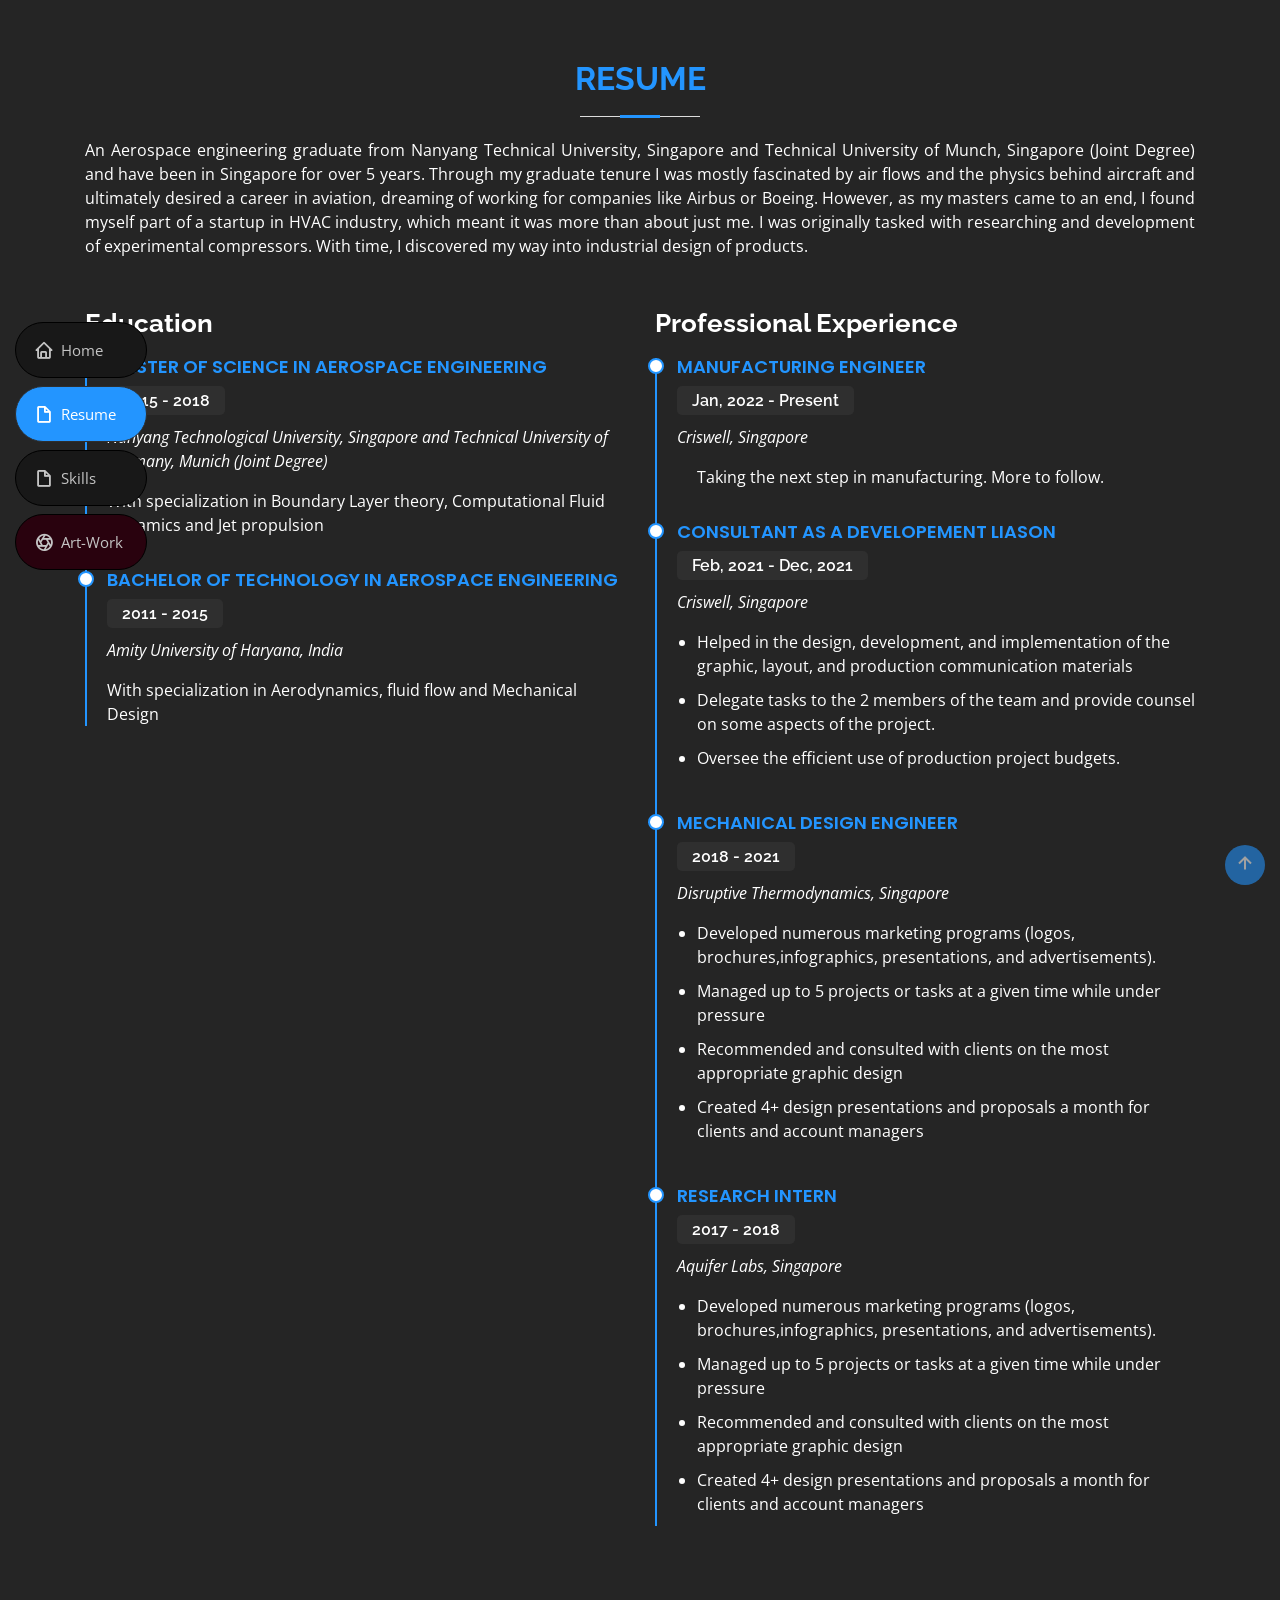
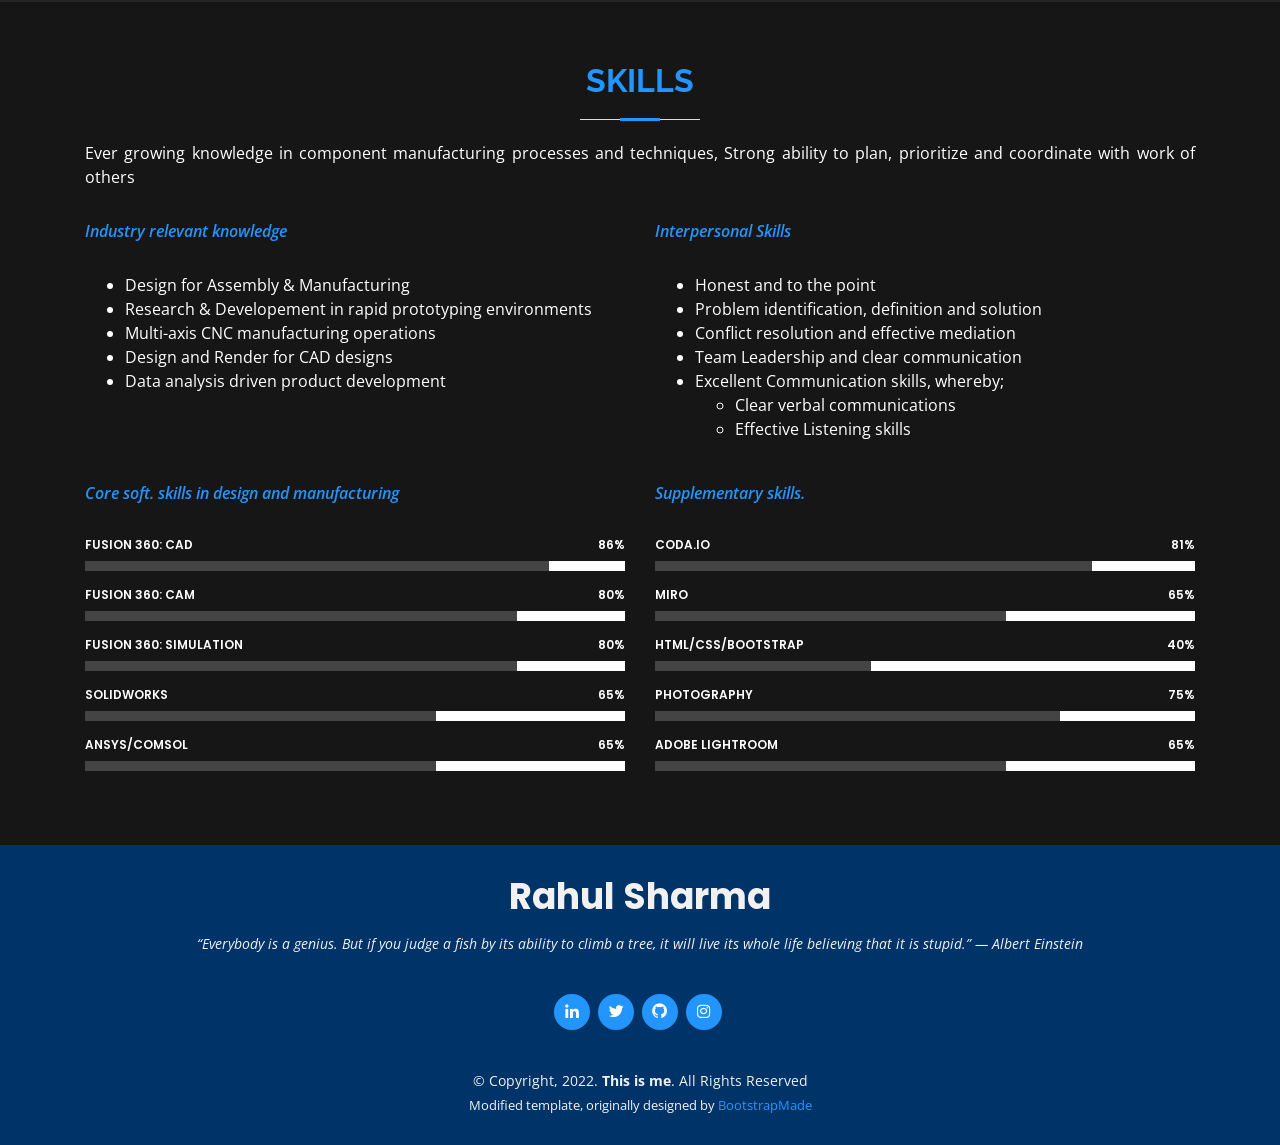
==== commit 06d497c7: "2022 Update" ====
--- a/resume.html
+++ b/resume.html
@@ -119,12 +119,22 @@
           </div>
           <div class="col-lg-6">
             <h3 class="resume-title">Professional Experience</h3>
+
+            <div class="resume-item">
+              <h4>Manufacturing Engineer</h4>
+              <h5>Jan, 2022 - Present</h5>
+              <p><em>Criswell, Singapore</em></p>
+              <ul>
+                Taking the next step in manufacturing. More to follow.
+              </ul>
+            </div>
+
             <div class="resume-item">
               <h4>Consultant as a Developement liason</h4>
-              <h5>Feb, 2021 - Present</h5>
+              <h5>Feb, 2021 - Dec, 2021</h5>
               <p><em>Criswell, Singapore</em></p>
               <ul>
-                <li>Lead in the design, development, and implementation of the graphic, layout, and production
+                <li>Helped in the design, development, and implementation of the graphic, layout, and production
                   communication materials</li>
                 <li>Delegate tasks to the 2 members of the team and provide counsel on some aspects of the
                   project. </li>
@@ -134,7 +144,7 @@
 
             <div class="resume-item">
               <h4>Mechanical Design engineer</h4>
-              <h5>2018 - Present</h5>
+              <h5>2018 - 2021</h5>
               <p><em>Disruptive Thermodynamics, Singapore</em></p>
               <ul>
                 <li>Developed numerous marketing programs (logos, brochures,infographics, presentations, and
@@ -178,7 +188,7 @@
           <div class="col-lg-6">
 
             <div class="section-title">
-              <p style="color: #0563bb; font-weight: 600; font-style: italic;">Industry relevant knowledge</p>
+              <p style="color: #2395ff; font-weight: 600; font-style: italic;">Industry relevant knowledge</p>
             </div>
 
             <div class="resume-item pb-0">
@@ -195,7 +205,7 @@
           <div class="col-lg-6">
 
             <div class="section-title">
-              <p style="color: #0563bb; font-weight: 600; font-style: italic;">Interpersonal Skills</p>
+              <p style="color: #2395ff; font-weight: 600; font-style: italic;">Interpersonal Skills</p>
             </div>
 
             <div class="resume-item pb-0">
@@ -216,7 +226,7 @@
 
             <div class="section-title">
               <br>
-              <p style="color: #0563bb; font-weight: 600; font-style: italic;">Core soft. skills in design and
+              <p style="color: #2395ff; font-weight: 600; font-style: italic;">Core soft. skills in design and
                 manufacturing</p>
             </div>
 
@@ -266,13 +276,13 @@
 
             <div class="section-title">
               <br>
-              <p style="color: #0563bb; font-weight: 600; font-style: italic;">Supplementary skills.</p>
-            </div>
-
-            <div class="progress">
-              <span class="skill">Coda.io <i class="val">77%</i></span>
-              <div class="progress-bar-wrap">
-                <div class="progress-bar" role="progressbar" aria-valuenow="77" aria-valuemin="0" aria-valuemax="100">
+              <p style="color: #2395ff; font-weight: 600; font-style: italic;">Supplementary skills.</p>
+            </div>
+
+            <div class="progress">
+              <span class="skill">Coda.io <i class="val">81%</i></span>
+              <div class="progress-bar-wrap">
+                <div class="progress-bar" role="progressbar" aria-valuenow="81" aria-valuemin="0" aria-valuemax="100">
                 </div>
               </div>
             </div>
@@ -335,7 +345,7 @@
         -->
       </div>
       <div class="copyright">
-        &copy; Copyright, 2021 <strong><span>This is me</span></strong>. All Rights Reserved
+        &copy; Copyright, 2022. <strong><span>This is me</span></strong>. All Rights Reserved
       </div>
 
       <div class="credits">
--- a/assets/css/style.css
+++ b/assets/css/style.css
@@ -1 +1 @@
-body{font-family:"Open Sans",sans-serif;color:#242424}a{color:#0563bb}a:hover{color:#067ded;text-decoration:none}h1,h2,h3,h4,h5,h6{font-family:Raleway,sans-serif}.back-to-top{position:fixed;display:none;width:40px;height:40px;border-radius:50px;right:15px;bottom:15px;background:#0563bb;color:#fff;transition:display .5s ease-in-out;z-index:99999}.back-to-top i{font-size:24px;position:absolute;top:7px;left:8px}.back-to-top:hover{color:#fff;background:#0678e3;transition:background .2s ease-in-out}#preloader{position:fixed;top:0;left:0;right:0;bottom:0;z-index:9999;overflow:hidden;background:#000}#preloader:before{content:"";position:fixed;top:calc(50% - 30px);left:calc(50% - 30px);border:6px solid #0563bb;border-top-color:#000;border-bottom-color:#000;border-radius:50%;width:60px;height:60px;-webkit-animation:animate-preloader 1s linear infinite;animation:animate-preloader 1s linear infinite}@-webkit-keyframes animate-preloader{0%{transform:rotate(0)}100%{transform:rotate(360deg)}}@keyframes animate-preloader{0%{transform:rotate(0)}100%{transform:rotate(360deg)}}@media screen and (max-width:768px){[data-aos-delay]{transition-delay:0!important}}::-webkit-scrollbar{width:6px;height:6px;background-color:#000}::-webkit-scrollbar-thumb{height:50px;background-color:#696969;--outline:1px solid rgba(0, 0, 0, 0);--outline-offset:-1px;border-width:1px;border-style:solid;border-color:transparent;border-image:initial;border-radius:4px}::-webkit-scrollbar-track-piece{background-color:rgba(0,0,0,0)}#header{position:fixed;top:0;left:0;bottom:0;z-index:9997;transition:all .5s;padding:15px;overflow-y:auto}@media (max-width:992px){#header{width:200px;background:rgba(36,36,36,.89);border-right:1px solid #000;left:-300px}}@media (min-width:992px){#main{margin-left:0}}.nav-menu *{margin:0;padding:0;list-style:none}.nav-menu>ul>li{position:relative;white-space:nowrap}.nav-menu a{display:flex;align-items:center;color:#c4c4c4;padding:10px 18px;margin-bottom:8px;transition:.3s;font-size:15px;border-radius:50px;background:#181818;height:56px;width:100%;overflow:hidden;transition:.3s;border:#000 1px solid}.nav-menu a i{font-size:20px}.nav-menu a span{padding:0 5px 0 7px;color:#c4c4c4}.nav-menu .active>a{color:#fff;background:#0563bb;border:#2e2e2e 1px solid}.nav-menu a:hover,.nav-menu li:hover>a{color:#fff;background:#0563bb;border:#000 1px solid}.nav-menu .active>a span,.nav-menu a:hover span,.nav-menu li:hover>a span{color:#fff}.nav-menu a:hover,.nav-menu li:hover>a{width:100%;color:#fff}.nav-menu a:hover span,.nav-menu li:hover>a span{display:block}.nav-menu .photos{background-color:#29020e}.nav-menu .photos:hover{background-color:#29020e;background-image:url(/assets/img/photography.png);background-size:cover}.nav-menu .nostalgia{background-color:#474747}.nav-menu .nostalgia:hover{background-color:#29020e;background-image:url(/assets/img/nostalgia.png);background-size:cover}.mobile-nav-toggle{position:fixed;right:15px;top:15px;z-index:9998;border:0;background:0 0;font-size:24px;transition:all .4s;outline:0!important;line-height:1;cursor:pointer;text-align:right}.mobile-nav-toggle i{color:#979797}.mobile-nav-active{overflow:auto}.mobile-nav-active #header{left:0}.mobile-nav-active .mobile-nav-toggle i{color:#2485e0}#hero{width:100%;height:100vh;background:url(../img/hero-bg.webp) top right no-repeat;background-size:cover;position:relative}@media (min-width:992px){#hero{padding-left:160px}}#hero:before{content:"";background:rgba(70,70,70,.527);position:absolute;bottom:0;top:0;left:0;right:0}#hero h1{margin:0;font-size:64px;font-weight:700;line-height:56px;color:#fff}#hero p{color:#fff;margin:15px 0 0 0;font-size:26px;font-family:Poppins,sans-serif}#hero p span{color:#0084ff;background-color:rgba(0,0,0,.884);letter-spacing:1px}#hero .social-links{margin-top:30px}#hero .social-links a{font-size:24px;display:inline-block;color:#d4d4d4;line-height:1;margin-right:20px;transition:.3s}#hero .social-links a:hover{color:#0563bb;background-color:rgba(0,0,0,.432)}@media (max-width:992px){#hero{text-align:center}#hero h1{font-size:32px;line-height:36px}#hero p{margin-top:10px;font-size:20px;line-height:24px}}section{padding:60px 0;overflow:hidden}.section-title{text-align:center;padding-bottom:30px}.section-title h2{font-size:32px;font-weight:700;text-transform:uppercase;margin-bottom:20px;padding-bottom:20px;position:relative;color:#0563bb}.section-title h2::before{content:"";position:absolute;display:block;width:120px;height:1px;background:#ddd;bottom:1px;left:calc(50% - 60px)}.section-title h2::after{content:"";position:absolute;display:block;width:40px;height:3px;background:#0563bb;bottom:0;left:calc(50% - 20px)}.section-title p{margin-bottom:0;text-align:justify}.about{background-color:#252525;color:#fff}.about .content h3{font-weight:700;font-size:26px;color:#fff}.about .content ul{list-style:none;padding:0}.about .content ul li{padding-bottom:10px}.about .content ul i{font-size:20px;padding-right:2px;color:#0563bb}.about .content p:last-child{margin-bottom:0}.skills{background-color:#161616;color:#fff}.skills .progress{height:50px;display:block;background:0 0}.skills .progress .skill{padding:10px 0;margin:0 0 6px 0;text-transform:uppercase;display:block;font-weight:600;font-family:Poppins,sans-serif;color:#fff}.skills .progress .skill .val{float:right;font-style:normal}.skills .progress-bar-wrap{background:#fff}.skills .progress-bar{width:1px;height:10px;transition:.9s;background-color:#444}.resume{background-color:#252525;color:#fff}.resume .resume-title{font-size:26px;font-weight:700;margin-top:20px;margin-bottom:20px;color:#fff}.resume .resume-item{padding:0 0 20px 20px;margin-top:-2px;border-left:2px solid #0563bb;position:relative}.resume .resume-item h4{line-height:18px;font-size:18px;font-weight:600;text-transform:uppercase;font-family:Poppins,sans-serif;color:#0563bb;margin-bottom:10px}.resume .resume-item h5{font-size:16px;background:#333333c0;border-radius:5px;padding:5px 15px;display:inline-block;font-weight:600;margin-bottom:10px}.resume .resume-item ul{padding-left:20px}.resume .resume-item ul li{padding-bottom:10px}.resume .resume-item:last-child{padding-bottom:0}.resume .resume-item::before{content:"";position:absolute;width:16px;height:16px;border-radius:50px;left:-9px;top:0;background:#fff;border:2px solid #0563bb}.portfolio{background-color:#202020;color:#fff}#portfolio .section-title p,#portfolio .section-title ul{margin-top:10px;text-align:justify}.portfolio .portfolio-item{margin-bottom:30px}.portfolio #portfolio-flters{padding:0;margin:0 auto 25px auto;list-style:none;text-align:center;background:rgba(255,255,255,0);border-radius:10px;padding:2px 15px}.portfolio #portfolio-flters li{cursor:pointer;display:inline-block;padding:10px 15px;font-size:16px;font-weight:600;line-height:1;text-transform:capitalize;color:#272829;margin-bottom:5px;transition:all .3s ease-in-out;border:#000 1px solid;border-radius:5px;background-color:#fff}.portfolio #portfolio-flters li.filter-active,.portfolio #portfolio-flters li:hover{color:#5db1ff;background-color:#001d38}.portfolio #portfolio-flters li:last-child{margin-right:0}.portfolio-wrap h4{padding-left:5px;padding-top:10px;padding-bottom:5px;border-bottom:#b3b3b36e 1px dashed;font-size:larger}.portfolio-wrap p{padding-top:1px;padding-left:5px;padding-right:5px;font-size:15px;text-align:justify}.portfolio-wrap li{font-size:15px}.portfolio .portfolio-wrap{transition:.3s;position:relative;overflow:hidden;z-index:1;background:#014483d2;border:#0000007e 1px solid;border-radius:5px}.portfolio img{z-index:-1}.portfolio .filter-mnfg .portfolio-wrap{background:#0000009f;border:#00adfd81 solid 1px;color:#fff}.portfolio .filter-prd-dsn .portfolio-wrap{background:#3131319f;border:#a701bd86 solid 1px;color:#e9e9e9}.portfolio .filter-rnd .portfolio-wrap{background:#0000009f;border:#01bd9486 solid 1px;color:#fff}.portfolio .filter-tnv .portfolio-wrap{background:#2b2b2b9f;border:#bd010186 solid 1px;color:#fff}.portfolio .portfolio-wrap:hover{border:#fff 1px solid;background-size:contain;transform:scale(1.02)}.portfolio .portfolio-wrap::before{content:"";background:rgba(255,255,255,.7);position:absolute;left:30px;right:30px;top:30px;bottom:30px;transition:all ease-in-out .3s;z-index:2;opacity:0}.portfolio .col-lg-4,.portfolio .col-md-6{position:relative;width:100%;padding-right:5px;padding-left:5px}.portfolio .portfolio-wrap .portfolio-info{opacity:0;position:absolute;top:0;left:0;right:0;bottom:0;text-align:center;z-index:3;transition:all ease-in-out .3s;display:flex;flex-direction:column;justify-content:center;align-items:center}.portfolio .portfolio-wrap .portfolio-info::before{display:block;content:"";width:48px;height:48px;position:absolute;top:35px;left:35px;border-top:3px solid #d7dce1;border-left:3px solid #d7dce1;transition:all .5s ease 0s;z-index:9994}.portfolio .portfolio-wrap .portfolio-info::after{display:block;content:"";width:48px;height:48px;position:absolute;bottom:35px;right:35px;border-bottom:3px solid #d7dce1;border-right:3px solid #d7dce1;transition:all .5s ease 0s;z-index:9994}.portfolio .portfolio-wrap .portfolio-info h4{font-size:20px;color:#45505b;font-weight:600}.portfolio .portfolio-wrap .portfolio-info p{color:#45505b;font-size:14px;text-transform:uppercase;padding:0;margin:0}.portfolio .portfolio-wrap .portfolio-links{text-align:center;z-index:4}.portfolio .portfolio-wrap .portfolio-links a{color:#45505b;margin:0 2px;font-size:28px;display:inline-block;transition:.3s}.portfolio .portfolio-wrap .portfolio-links a:hover{color:#148af9}.portfolio .portfolio-wrap:hover .portfolio-info{opacity:1}.portfolio .portfolio-wrap:hover .portfolio-info::before{top:15px;left:15px}.portfolio .portfolio-wrap:hover .portfolio-info::after{bottom:15px;right:15px}.services{background-color:#222;color:#fff}.services .icon-box{text-align:center;padding:70px 20px 80px 20px;transition:all ease-in-out .3s;background:#fff;box-shadow:0 5px 90px 0 rgba(110,123,131,.05)}.services .icon-box .icon{margin:0 auto;width:100px;height:100px;display:flex;align-items:center;justify-content:center;transition:ease-in-out .3s;position:relative}.services .icon-box .icon i{font-size:36px;transition:.5s;position:relative}.services .icon-box .icon svg{position:absolute;top:0;left:0}.services .icon-box .icon svg path{transition:.5s;fill:#f5f5f5}.services .icon-box h4{font-weight:600;margin:10px 0 15px 0;font-size:22px}.services .icon-box h4 a{color:#45505b;transition:ease-in-out .3s}.services .icon-box p{line-height:24px;font-size:14px;margin-bottom:0}.services .icon-box:hover{border-color:#fff;box-shadow:0 0 35px 0 rgba(0,0,0,.08)}.services .iconbox-blue i{color:#47aeff}.services .iconbox-blue:hover .icon i{color:#fff}.services .iconbox-blue:hover .icon path{fill:#47aeff}.services .iconbox-orange i{color:#ffa76e}.services .iconbox-orange:hover .icon i{color:#fff}.services .iconbox-orange:hover .icon path{fill:#ffa76e}.services .iconbox-pink i{color:#e80368}.services .iconbox-pink:hover .icon i{color:#fff}.services .iconbox-pink:hover .icon path{fill:#e80368}.services .iconbox-yellow i{color:#ffbb2c}.services .iconbox-yellow:hover .icon i{color:#fff}.services .iconbox-yellow:hover .icon path{fill:#ffbb2c}.services .iconbox-red i{color:#ff5828}.services .iconbox-red:hover .icon i{color:#fff}.services .iconbox-red:hover .icon path{fill:#ff5828}.services .iconbox-teal i{color:#11dbcf}.services .iconbox-teal:hover .icon i{color:#fff}.services .iconbox-teal:hover .icon path{fill:#11dbcf}.contact .info{width:100%;background:#fff}.contact .info i{font-size:20px;color:#0563bb;float:left;width:44px;height:44px;background:#eef7ff;display:flex;justify-content:center;align-items:center;border-radius:50px;transition:all .3s ease-in-out}.contact .info h4{padding:0 0 0 60px;font-size:22px;font-weight:600;margin-bottom:5px;color:#45505b}.contact .info p{padding:0 0 0 60px;margin-bottom:0;font-size:14px;color:#728394}.contact .info .email,.contact .info .phone{margin-top:40px}.contact .info .address:hover i,.contact .info .email:hover i,.contact .info .phone:hover i{background:#0563bb;color:#fff}.contact .php-email-form{width:100%;background:#fff}.contact .php-email-form .form-group{padding-bottom:8px}.contact .php-email-form .validate{display:none;color:red;margin:0 0 15px 0;font-weight:400;font-size:13px}.contact .php-email-form .error-message{display:none;color:#fff;background:#ed3c0d;text-align:left;padding:15px;font-weight:600}.contact .php-email-form .error-message br+br{margin-top:25px}.contact .php-email-form .sent-message{display:none;color:#fff;background:#18d26e;text-align:center;padding:15px;font-weight:600}.contact .php-email-form .loading{display:none;background:#fff;text-align:center;padding:15px}.contact .php-email-form .loading:before{content:"";display:inline-block;border-radius:50%;width:24px;height:24px;margin:0 10px -6px 0;border:3px solid #18d26e;border-top-color:#eee;-webkit-animation:animate-loading 1s linear infinite;animation:animate-loading 1s linear infinite}.contact .php-email-form input,.contact .php-email-form textarea{border-radius:4px;box-shadow:none;font-size:14px}.contact .php-email-form input{height:44px}.contact .php-email-form textarea{padding:10px 12px}.contact .php-email-form button[type=submit]{background:#0563bb;border:0;padding:10px 35px;color:#fff;transition:.4s;border-radius:50px}.contact .php-email-form button[type=submit]:hover{background:#0678e3}@-webkit-keyframes animate-loading{0%{transform:rotate(0)}100%{transform:rotate(360deg)}}@keyframes animate-loading{0%{transform:rotate(0)}100%{transform:rotate(360deg)}}.portfolio-details{padding:40px 0}.portfolio-details .portfolio-title{font-size:26px;font-weight:700;margin-bottom:20px}.portfolio-details .portfolio-details-carousel .owl-dots,.portfolio-details .portfolio-details-carousel .owl-nav{margin-top:5px;text-align:center}.portfolio-details .portfolio-details-carousel .owl-dot{display:inline-block;margin:0 5px;width:12px;height:12px;border-radius:50%;background-color:#ddd!important}.portfolio-details .portfolio-details-carousel .owl-dot.active{background-color:#0563bb!important}.portfolio-details .portfolio-info{padding-top:45px}.portfolio-details .portfolio-info h3{font-size:22px;font-weight:400;margin-bottom:20px}.portfolio-details .portfolio-info ul{list-style:none;padding:0;font-size:15px}.portfolio-details .portfolio-info ul li+li{margin-top:10px}.portfolio-details .portfolio-info p{font-size:15px;padding:15px 0 0 0}@media (max-width:992px){.portfolio-details .portfolio-info{padding-top:20px}}#footer{background:#003468;color:#f1f1f1;font-size:14px;text-align:center;padding:30px 0}#footer h3{font-size:36px;font-weight:700;position:relative;font-family:Poppins,sans-serif;padding:0;margin:0 0 15px 0}#footer p{font-size:15;font-style:italic;padding:0;margin:0 0 40px 0}#footer .social-links{margin:0 0 40px 0}#footer .social-links a{font-size:18px;display:inline-block;background:#0563bb;color:#fff;line-height:1;padding:8px 0;margin-right:4px;border-radius:50%;text-align:center;width:36px;height:36px;transition:.3s}#footer .social-links a:hover{background:#0678e3;color:#fff;text-decoration:none}#footer .copyright{margin:0 0 5px 0}#footer .credits{font-size:13px}+body{font-family:"Open Sans",sans-serif;color:#242424}a{color:#2395ff}a:hover{color:#067ded;text-decoration:none}h1,h2,h3,h4,h5,h6{font-family:Raleway,sans-serif}.back-to-top{position:fixed;display:none;width:40px;height:40px;border-radius:50px;right:15px;bottom:15px;background:#2395ff;color:#fff;transition:display .5s ease-in-out;z-index:99999}.back-to-top i{font-size:24px;position:absolute;top:7px;left:8px}.back-to-top:hover{color:#fff;background:#0678e3;transition:background .2s ease-in-out}#preloader{position:fixed;top:0;left:0;right:0;bottom:0;z-index:9999;overflow:hidden;background:#000}#preloader:before{content:"";position:fixed;top:calc(50% - 30px);left:calc(50% - 30px);border:6px solid #2395ff;border-top-color:#000;border-bottom-color:#000;border-radius:50%;width:60px;height:60px;-webkit-animation:animate-preloader 1s linear infinite;animation:animate-preloader 1s linear infinite}@-webkit-keyframes animate-preloader{0%{transform:rotate(0)}100%{transform:rotate(360deg)}}@keyframes animate-preloader{0%{transform:rotate(0)}100%{transform:rotate(360deg)}}@media screen and (max-width:768px){[data-aos-delay]{transition-delay:0!important}}::-webkit-scrollbar{width:6px;height:6px;background-color:#000}::-webkit-scrollbar-thumb{height:50px;background-color:#696969;--outline:1px solid rgba(0, 0, 0, 0);--outline-offset:-1px;border-width:1px;border-style:solid;border-color:transparent;border-image:initial;border-radius:4px}::-webkit-scrollbar-track-piece{background-color:rgba(0,0,0,0)}#header{position:fixed;top:0;left:0;bottom:0;z-index:9997;transition:all .5s;padding:15px;overflow-y:auto}@media (max-width:992px){#header{width:200px;background:rgba(36,36,36,.89);border-right:1px solid #000;left:-300px}}@media (min-width:992px){#main{margin-left:0}}.nav-menu *{margin:0;padding:0;list-style:none}.nav-menu>ul>li{position:relative;white-space:nowrap}.nav-menu a{display:flex;align-items:center;color:#c4c4c4;padding:10px 18px;margin-bottom:8px;transition:.3s;font-size:15px;border-radius:50px;background:#181818;height:56px;width:100%;overflow:hidden;transition:.3s;border:#000 1px solid}.nav-menu a i{font-size:20px}.nav-menu a span{padding:0 5px 0 7px;color:#c4c4c4}.nav-menu .active>a{color:#fff;background:#2395ff;border:#2e2e2e 1px solid}.nav-menu a:hover,.nav-menu li:hover>a{color:#fff;background:#2395ff;border:#000 1px solid}.nav-menu .active>a span,.nav-menu a:hover span,.nav-menu li:hover>a span{color:#fff}.nav-menu a:hover,.nav-menu li:hover>a{width:100%;color:#fff}.nav-menu a:hover span,.nav-menu li:hover>a span{display:block}.nav-menu .photos{background-color:#29020e}.nav-menu .photos:hover{background-color:#29020e;background-image:url(/assets/img/photography.png);background-size:cover}.nav-menu .nostalgia{background-color:#474747}.nav-menu .nostalgia:hover{background-color:#29020e;background-image:url(/assets/img/nostalgia.png);background-size:cover}.mobile-nav-toggle{position:fixed;right:15px;top:15px;z-index:9998;border:0;background:0 0;font-size:24px;transition:all .4s;outline:0!important;line-height:1;cursor:pointer;text-align:right}.mobile-nav-toggle i{color:#979797}.mobile-nav-active{overflow:auto}.mobile-nav-active #header{left:0}.mobile-nav-active .mobile-nav-toggle i{color:#2485e0}#hero{width:100%;height:100vh;background:url(../img/hero-bg.webp) top right no-repeat;background-size:cover;position:relative}@media (min-width:992px){#hero{padding-left:160px}}#hero:before{content:"";background:rgba(70,70,70,.527);position:absolute;bottom:0;top:0;left:0;right:0}#hero h1{margin:0;font-size:64px;font-weight:700;line-height:56px;color:#fff}#hero p{color:#fff;margin:15px 0 0 0;font-size:26px;font-family:Poppins,sans-serif}#hero p span{color:#0084ff;background-color:rgba(0,0,0,.884);letter-spacing:1px}#hero .social-links{margin-top:30px}#hero .social-links a{font-size:24px;display:inline-block;color:#d4d4d4;line-height:1;margin-right:20px;transition:.3s}#hero .social-links a:hover{color:#2395ff;background-color:rgba(0,0,0,.432)}@media (max-width:992px){#hero{text-align:center}#hero h1{font-size:32px;line-height:36px}#hero p{margin-top:10px;font-size:20px;line-height:24px}}section{padding:60px 0;overflow:hidden}.section-title{text-align:center;padding-bottom:30px}.section-title h2{font-size:32px;font-weight:700;text-transform:uppercase;margin-bottom:20px;padding-bottom:20px;position:relative;color:#2395ff}.section-title h2::before{content:"";position:absolute;display:block;width:120px;height:1px;background:#ddd;bottom:1px;left:calc(50% - 60px)}.section-title h2::after{content:"";position:absolute;display:block;width:40px;height:3px;background:#2395ff;bottom:0;left:calc(50% - 20px)}.section-title p{margin-bottom:0;text-align:justify}.about{background-color:#252525;color:#fff}.about .content h3{font-weight:700;font-size:26px;color:#fff}.about .content ul{list-style:none;padding:0}.about .content ul li{padding-bottom:10px}.about .content ul i{font-size:20px;padding-right:2px;color:#2395ff}.about .content p:last-child{margin-bottom:0}.skills{background-color:#161616;color:#fff}.skills .progress{height:50px;display:block;background:0 0}.skills .progress .skill{padding:10px 0;margin:0 0 6px 0;text-transform:uppercase;display:block;font-weight:600;font-family:Poppins,sans-serif;color:#fff}.skills .progress .skill .val{float:right;font-style:normal}.skills .progress-bar-wrap{background:#fff}.skills .progress-bar{width:1px;height:10px;transition:.9s;background-color:#444}.resume{background-color:#252525;color:#fff}.resume .resume-title{font-size:26px;font-weight:700;margin-top:20px;margin-bottom:20px;color:#fff}.resume .resume-item{padding:0 0 20px 20px;margin-top:-2px;border-left:2px solid #2395ff;position:relative}.resume .resume-item h4{line-height:18px;font-size:18px;font-weight:600;text-transform:uppercase;font-family:Poppins,sans-serif;color:#2395ff;margin-bottom:10px}.resume .resume-item h5{font-size:16px;background:#333333c0;border-radius:5px;padding:5px 15px;display:inline-block;font-weight:600;margin-bottom:10px}.resume .resume-item ul{padding-left:20px}.resume .resume-item ul li{padding-bottom:10px}.resume .resume-item:last-child{padding-bottom:0}.resume .resume-item::before{content:"";position:absolute;width:16px;height:16px;border-radius:50px;left:-9px;top:0;background:#fff;border:2px solid #2395ff}.portfolio{background-color:#202020;color:#fff}#portfolio .section-title p,#portfolio .section-title ul{margin-top:10px;text-align:justify}.portfolio .portfolio-item{margin-bottom:30px}.portfolio #portfolio-flters{padding:0;margin:0 auto 25px auto;list-style:none;text-align:center;background:rgba(255,255,255,0);border-radius:10px;padding:2px 15px}.portfolio #portfolio-flters li{cursor:pointer;display:inline-block;padding:10px 15px;font-size:16px;font-weight:600;line-height:1;text-transform:capitalize;color:#272829;margin-bottom:5px;transition:all .3s ease-in-out;border:#000 1px solid;border-radius:5px;background-color:#fff}.portfolio #portfolio-flters li.filter-active,.portfolio #portfolio-flters li:hover{color:#5db1ff;background-color:#001d38}.portfolio #portfolio-flters li:last-child{margin-right:0}.portfolio-wrap h4{padding-left:5px;padding-top:10px;padding-bottom:5px;border-bottom:#b3b3b36e 1px dashed;font-size:larger}.portfolio-wrap p{padding-top:1px;padding-left:5px;padding-right:5px;font-size:15px;text-align:justify}.portfolio-wrap li{font-size:15px}.portfolio .portfolio-wrap{transition:.3s;position:relative;overflow:hidden;z-index:1;background:#014483d2;border:#0000007e 1px solid;border-radius:5px}.portfolio img{z-index:-1}.portfolio .filter-mnfg .portfolio-wrap{background:#0000009f;border:#00adfd81 solid 1px;color:#fff}.portfolio .filter-prd-dsn .portfolio-wrap{background:#3131319f;border:#a701bd86 solid 1px;color:#e9e9e9}.portfolio .filter-rnd .portfolio-wrap{background:#0000009f;border:#01bd9486 solid 1px;color:#fff}.portfolio .filter-tnv .portfolio-wrap{background:#2b2b2b9f;border:#bd010186 solid 1px;color:#fff}.portfolio .portfolio-wrap:hover{border:#fff 1px solid;background-size:contain;transform:scale(1.02)}.portfolio .portfolio-wrap::before{content:"";background:rgba(255,255,255,.7);position:absolute;left:30px;right:30px;top:30px;bottom:30px;transition:all ease-in-out .3s;z-index:2;opacity:0}.portfolio .col-lg-4,.portfolio .col-md-6{position:relative;width:100%;padding-right:5px;padding-left:5px}.portfolio .portfolio-wrap .portfolio-info{opacity:0;position:absolute;top:0;left:0;right:0;bottom:0;text-align:center;z-index:3;transition:all ease-in-out .3s;display:flex;flex-direction:column;justify-content:center;align-items:center}.portfolio .portfolio-wrap .portfolio-info::before{display:block;content:"";width:48px;height:48px;position:absolute;top:35px;left:35px;border-top:3px solid #d7dce1;border-left:3px solid #d7dce1;transition:all .5s ease 0s;z-index:9994}.portfolio .portfolio-wrap .portfolio-info::after{display:block;content:"";width:48px;height:48px;position:absolute;bottom:35px;right:35px;border-bottom:3px solid #d7dce1;border-right:3px solid #d7dce1;transition:all .5s ease 0s;z-index:9994}.portfolio .portfolio-wrap .portfolio-info h4{font-size:20px;color:#45505b;font-weight:600}.portfolio .portfolio-wrap .portfolio-info p{color:#45505b;font-size:14px;text-transform:uppercase;padding:0;margin:0}.portfolio .portfolio-wrap .portfolio-links{text-align:center;z-index:4}.portfolio .portfolio-wrap .portfolio-links a{color:#45505b;margin:0 2px;font-size:28px;display:inline-block;transition:.3s}.portfolio .portfolio-wrap .portfolio-links a:hover{color:#148af9}.portfolio .portfolio-wrap:hover .portfolio-info{opacity:1}.portfolio .portfolio-wrap:hover .portfolio-info::before{top:15px;left:15px}.portfolio .portfolio-wrap:hover .portfolio-info::after{bottom:15px;right:15px}.services{background-color:#222;color:#fff}.services .icon-box{text-align:center;padding:70px 20px 80px 20px;transition:all ease-in-out .3s;background:#fff;box-shadow:0 5px 90px 0 rgba(110,123,131,.05)}.services .icon-box .icon{margin:0 auto;width:100px;height:100px;display:flex;align-items:center;justify-content:center;transition:ease-in-out .3s;position:relative}.services .icon-box .icon i{font-size:36px;transition:.5s;position:relative}.services .icon-box .icon svg{position:absolute;top:0;left:0}.services .icon-box .icon svg path{transition:.5s;fill:#f5f5f5}.services .icon-box h4{font-weight:600;margin:10px 0 15px 0;font-size:22px}.services .icon-box h4 a{color:#45505b;transition:ease-in-out .3s}.services .icon-box p{line-height:24px;font-size:14px;margin-bottom:0}.services .icon-box:hover{border-color:#fff;box-shadow:0 0 35px 0 rgba(0,0,0,.08)}.services .iconbox-blue i{color:#47aeff}.services .iconbox-blue:hover .icon i{color:#fff}.services .iconbox-blue:hover .icon path{fill:#47aeff}.services .iconbox-orange i{color:#ffa76e}.services .iconbox-orange:hover .icon i{color:#fff}.services .iconbox-orange:hover .icon path{fill:#ffa76e}.services .iconbox-pink i{color:#e80368}.services .iconbox-pink:hover .icon i{color:#fff}.services .iconbox-pink:hover .icon path{fill:#e80368}.services .iconbox-yellow i{color:#ffbb2c}.services .iconbox-yellow:hover .icon i{color:#fff}.services .iconbox-yellow:hover .icon path{fill:#ffbb2c}.services .iconbox-red i{color:#ff5828}.services .iconbox-red:hover .icon i{color:#fff}.services .iconbox-red:hover .icon path{fill:#ff5828}.services .iconbox-teal i{color:#11dbcf}.services .iconbox-teal:hover .icon i{color:#fff}.services .iconbox-teal:hover .icon path{fill:#11dbcf}.contact .info{width:100%;background:#fff}.contact .info i{font-size:20px;color:#2395ff;float:left;width:44px;height:44px;background:#eef7ff;display:flex;justify-content:center;align-items:center;border-radius:50px;transition:all .3s ease-in-out}.contact .info h4{padding:0 0 0 60px;font-size:22px;font-weight:600;margin-bottom:5px;color:#45505b}.contact .info p{padding:0 0 0 60px;margin-bottom:0;font-size:14px;color:#728394}.contact .info .email,.contact .info .phone{margin-top:40px}.contact .info .address:hover i,.contact .info .email:hover i,.contact .info .phone:hover i{background:#2395ff;color:#fff}.contact .php-email-form{width:100%;background:#fff}.contact .php-email-form .form-group{padding-bottom:8px}.contact .php-email-form .validate{display:none;color:red;margin:0 0 15px 0;font-weight:400;font-size:13px}.contact .php-email-form .error-message{display:none;color:#fff;background:#ed3c0d;text-align:left;padding:15px;font-weight:600}.contact .php-email-form .error-message br+br{margin-top:25px}.contact .php-email-form .sent-message{display:none;color:#fff;background:#18d26e;text-align:center;padding:15px;font-weight:600}.contact .php-email-form .loading{display:none;background:#fff;text-align:center;padding:15px}.contact .php-email-form .loading:before{content:"";display:inline-block;border-radius:50%;width:24px;height:24px;margin:0 10px -6px 0;border:3px solid #18d26e;border-top-color:#eee;-webkit-animation:animate-loading 1s linear infinite;animation:animate-loading 1s linear infinite}.contact .php-email-form input,.contact .php-email-form textarea{border-radius:4px;box-shadow:none;font-size:14px}.contact .php-email-form input{height:44px}.contact .php-email-form textarea{padding:10px 12px}.contact .php-email-form button[type=submit]{background:#2395ff;border:0;padding:10px 35px;color:#fff;transition:.4s;border-radius:50px}.contact .php-email-form button[type=submit]:hover{background:#0678e3}@-webkit-keyframes animate-loading{0%{transform:rotate(0)}100%{transform:rotate(360deg)}}@keyframes animate-loading{0%{transform:rotate(0)}100%{transform:rotate(360deg)}}.portfolio-details{padding:40px 0}.portfolio-details .portfolio-title{font-size:26px;font-weight:700;margin-bottom:20px}.portfolio-details .portfolio-details-carousel .owl-dots,.portfolio-details .portfolio-details-carousel .owl-nav{margin-top:5px;text-align:center}.portfolio-details .portfolio-details-carousel .owl-dot{display:inline-block;margin:0 5px;width:12px;height:12px;border-radius:50%;background-color:#ddd!important}.portfolio-details .portfolio-details-carousel .owl-dot.active{background-color:#2395ff!important}.portfolio-details .portfolio-info{padding-top:45px}.portfolio-details .portfolio-info h3{font-size:22px;font-weight:400;margin-bottom:20px}.portfolio-details .portfolio-info ul{list-style:none;padding:0;font-size:15px}.portfolio-details .portfolio-info ul li+li{margin-top:10px}.portfolio-details .portfolio-info p{font-size:15px;padding:15px 0 0 0}@media (max-width:992px){.portfolio-details .portfolio-info{padding-top:20px}}#footer{background:#003468;color:#f1f1f1;font-size:14px;text-align:center;padding:30px 0}#footer h3{font-size:36px;font-weight:700;position:relative;font-family:Poppins,sans-serif;padding:0;margin:0 0 15px 0}#footer p{font-size:15;font-style:italic;padding:0;margin:0 0 40px 0}#footer .social-links{margin:0 0 40px 0}#footer .social-links a{font-size:18px;display:inline-block;background:#2395ff;color:#fff;line-height:1;padding:8px 0;margin-right:4px;border-radius:50%;text-align:center;width:36px;height:36px;transition:.3s}#footer .social-links a:hover{background:#0678e3;color:#fff;text-decoration:none}#footer .copyright{margin:0 0 5px 0}#footer .credits{font-size:13px}
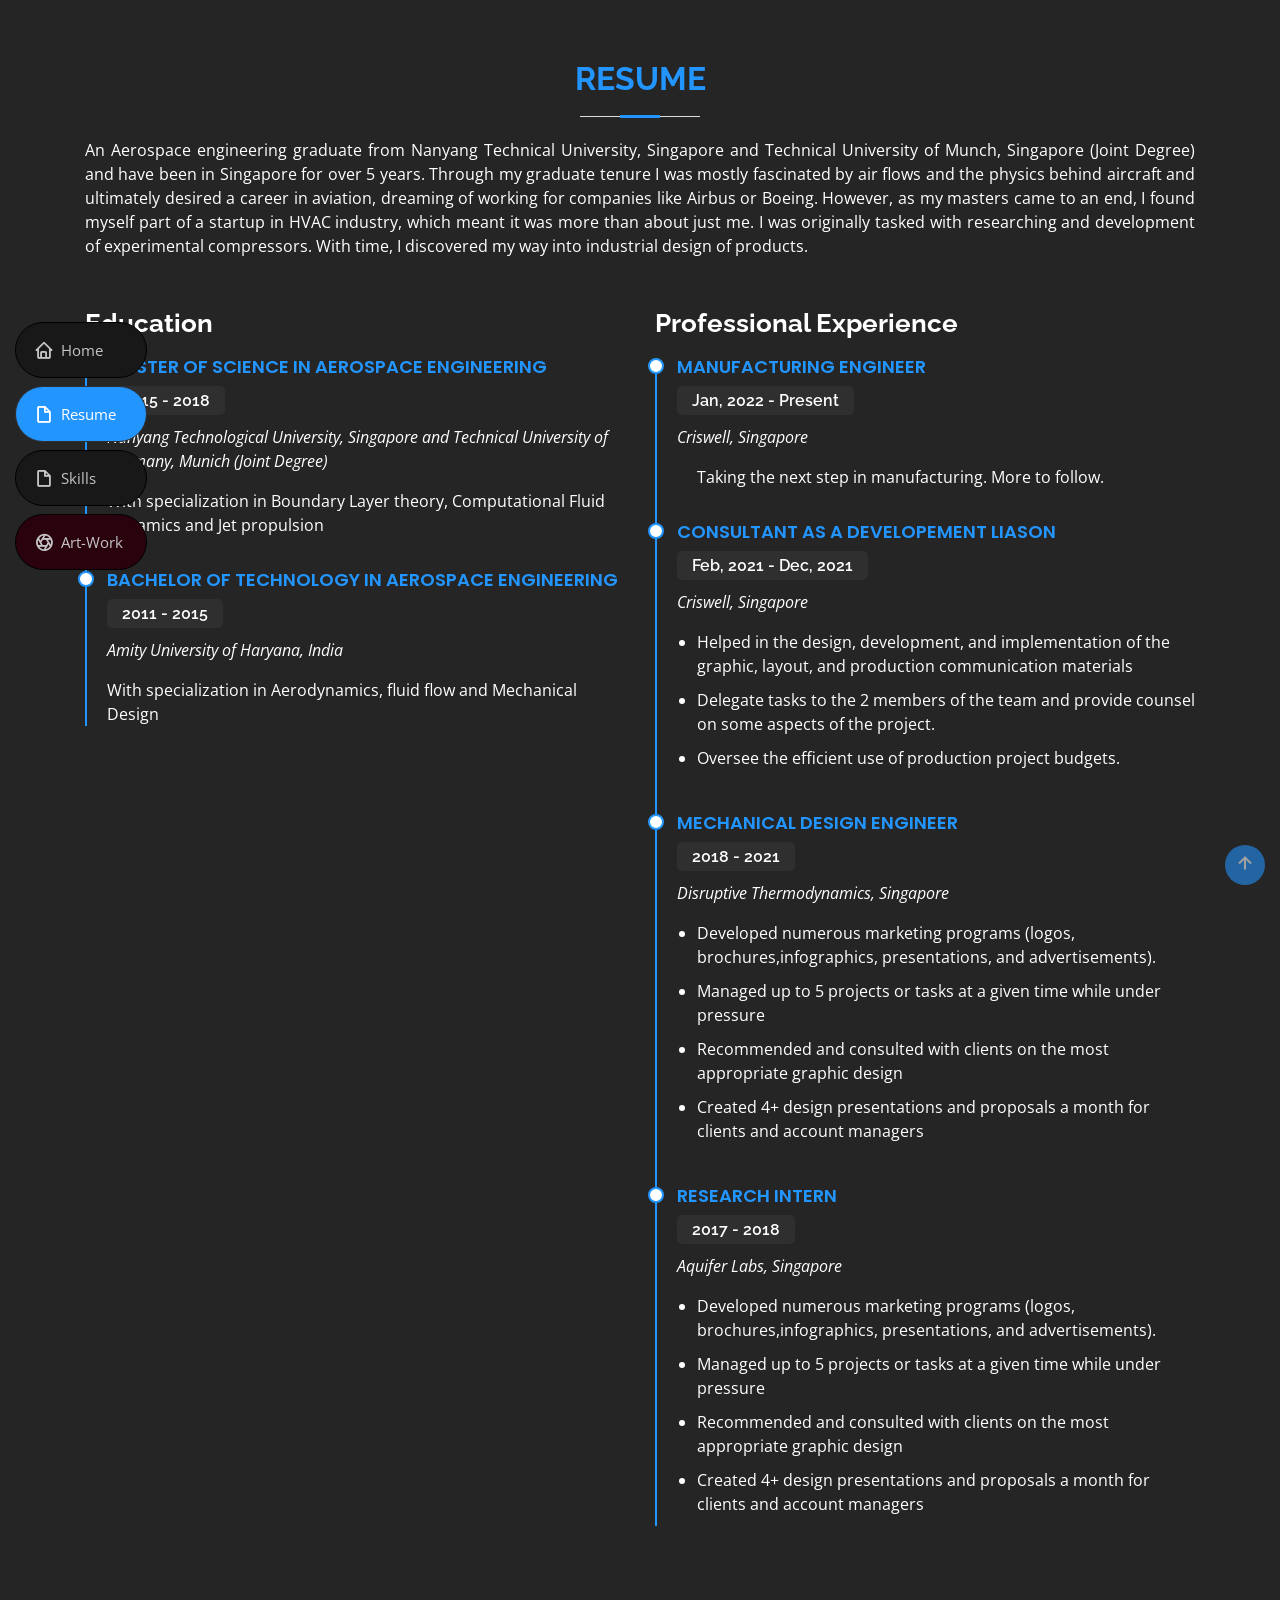
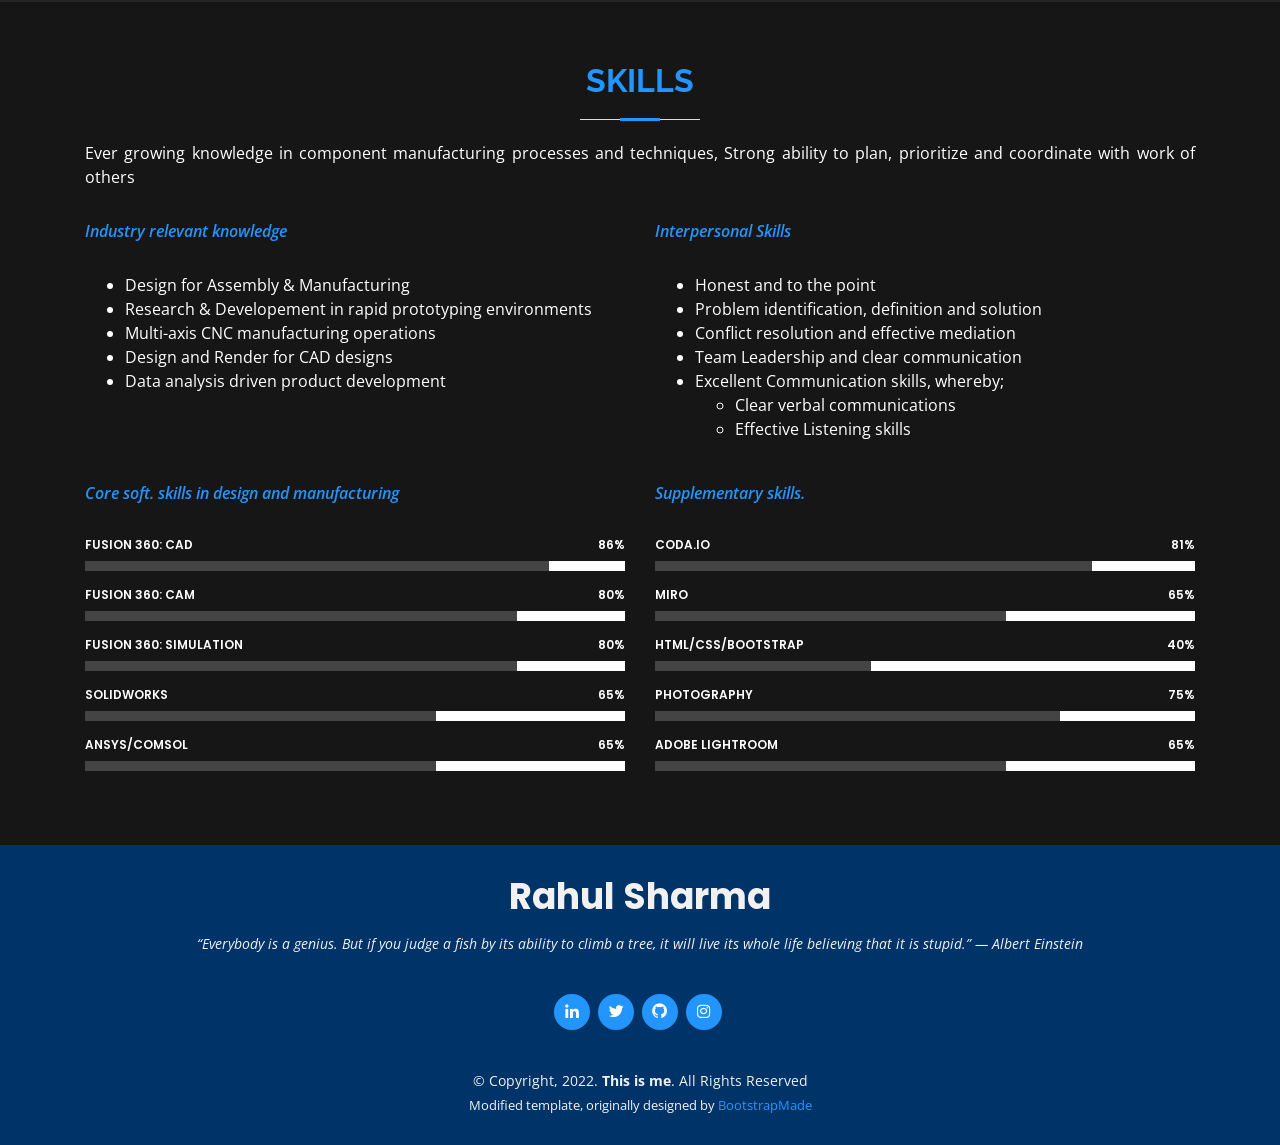
==== commit 27079acd: "Broken Link and description tweak" ====
--- a/resume.html
+++ b/resume.html
@@ -338,7 +338,7 @@
         <a href="https://www.linkedin.com/in/rahul-sha/" class="linkedin"><i class="bx bxl-linkedin"></i></a>
         <a href="https://twitter.com/xo_rahul" class="twitter"><i class="bx bxl-twitter"></i></a>
         <a href="https://github.com/rahul-sha" class="github" target="_blank"><i class="bx bxl-github"></i></a>
-        <a href="https://www.instagram.com/ray_shiene/" class="instagram"><i class="bx bxl-instagram"></i></a>
+        <a href="https://www.instagram.com/xo_rahulll/" class="instagram"><i class="bx bxl-instagram"></i></a>
 
         <!--<a href="#" class="facebook"><i class="bx bxl-facebook"></i></a>
         <a href="#" class="google-plus"><i class="bx bxl-skype"></i></a>
